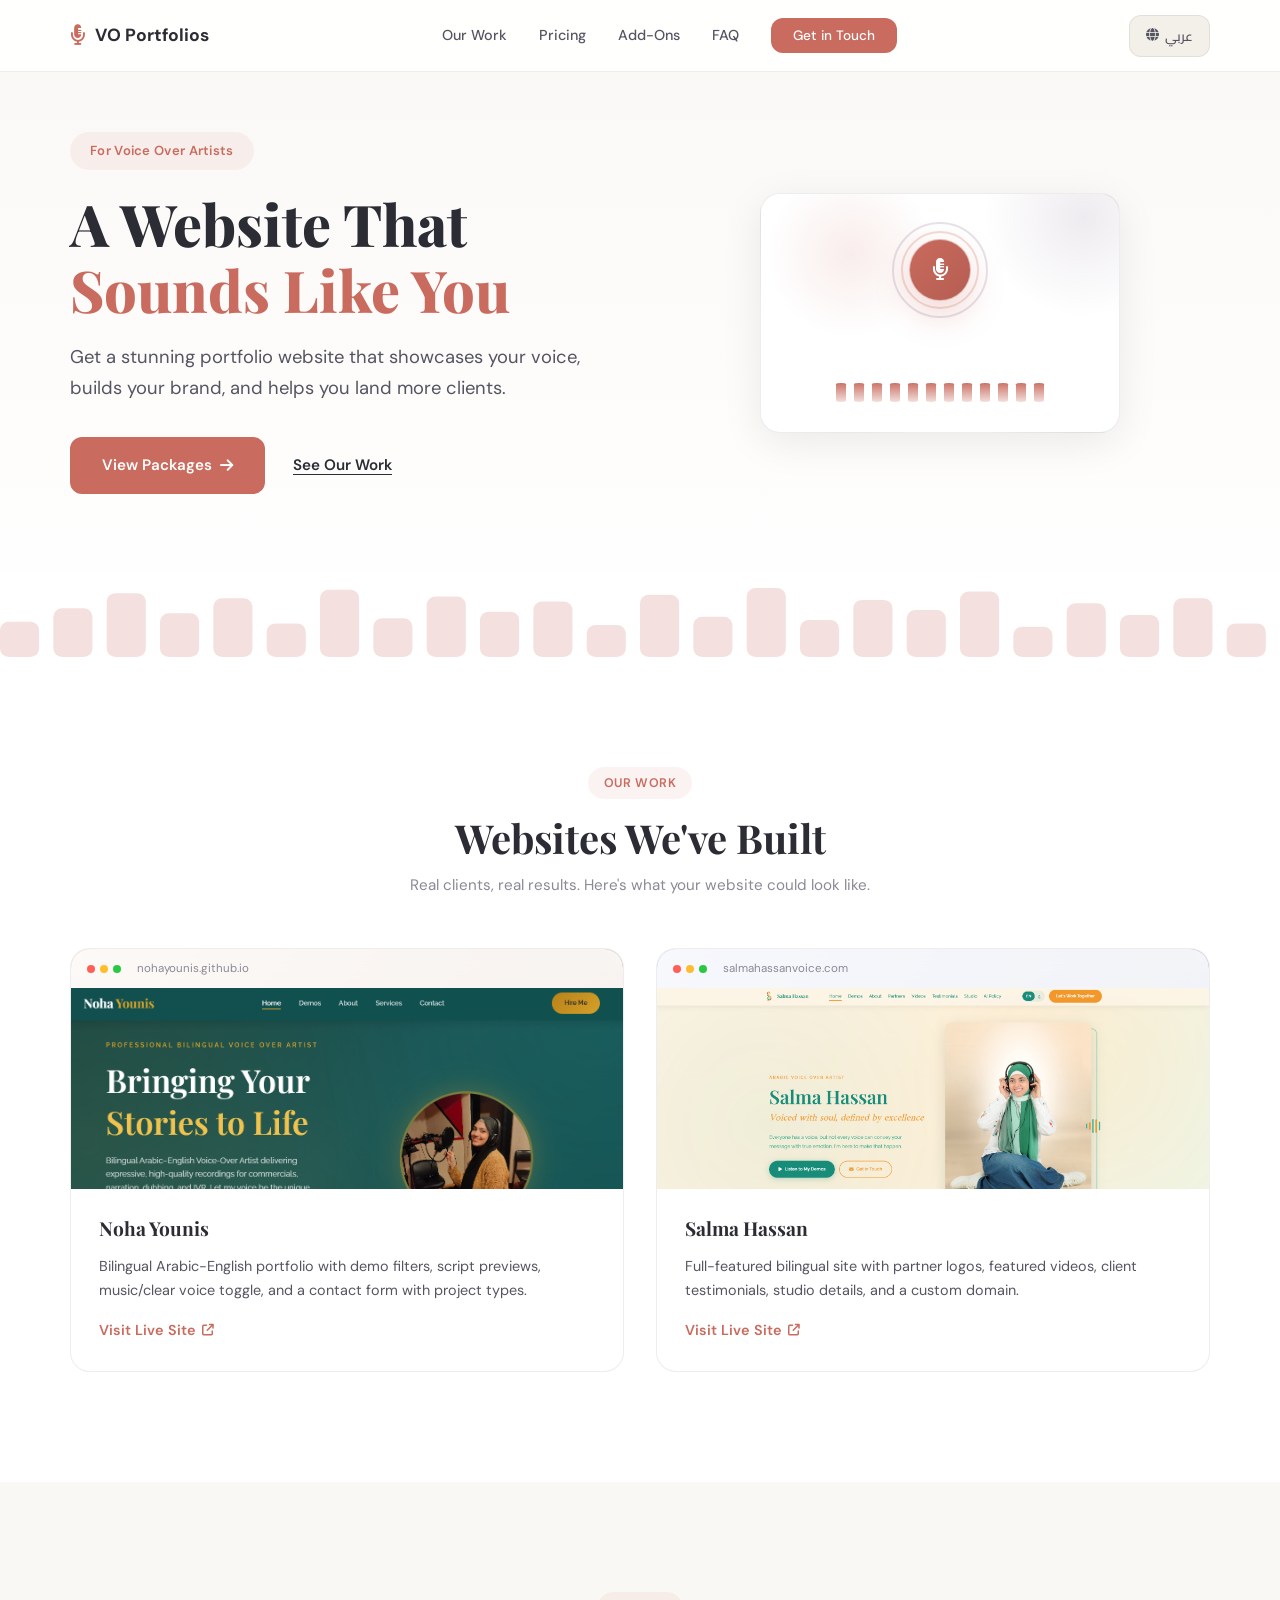
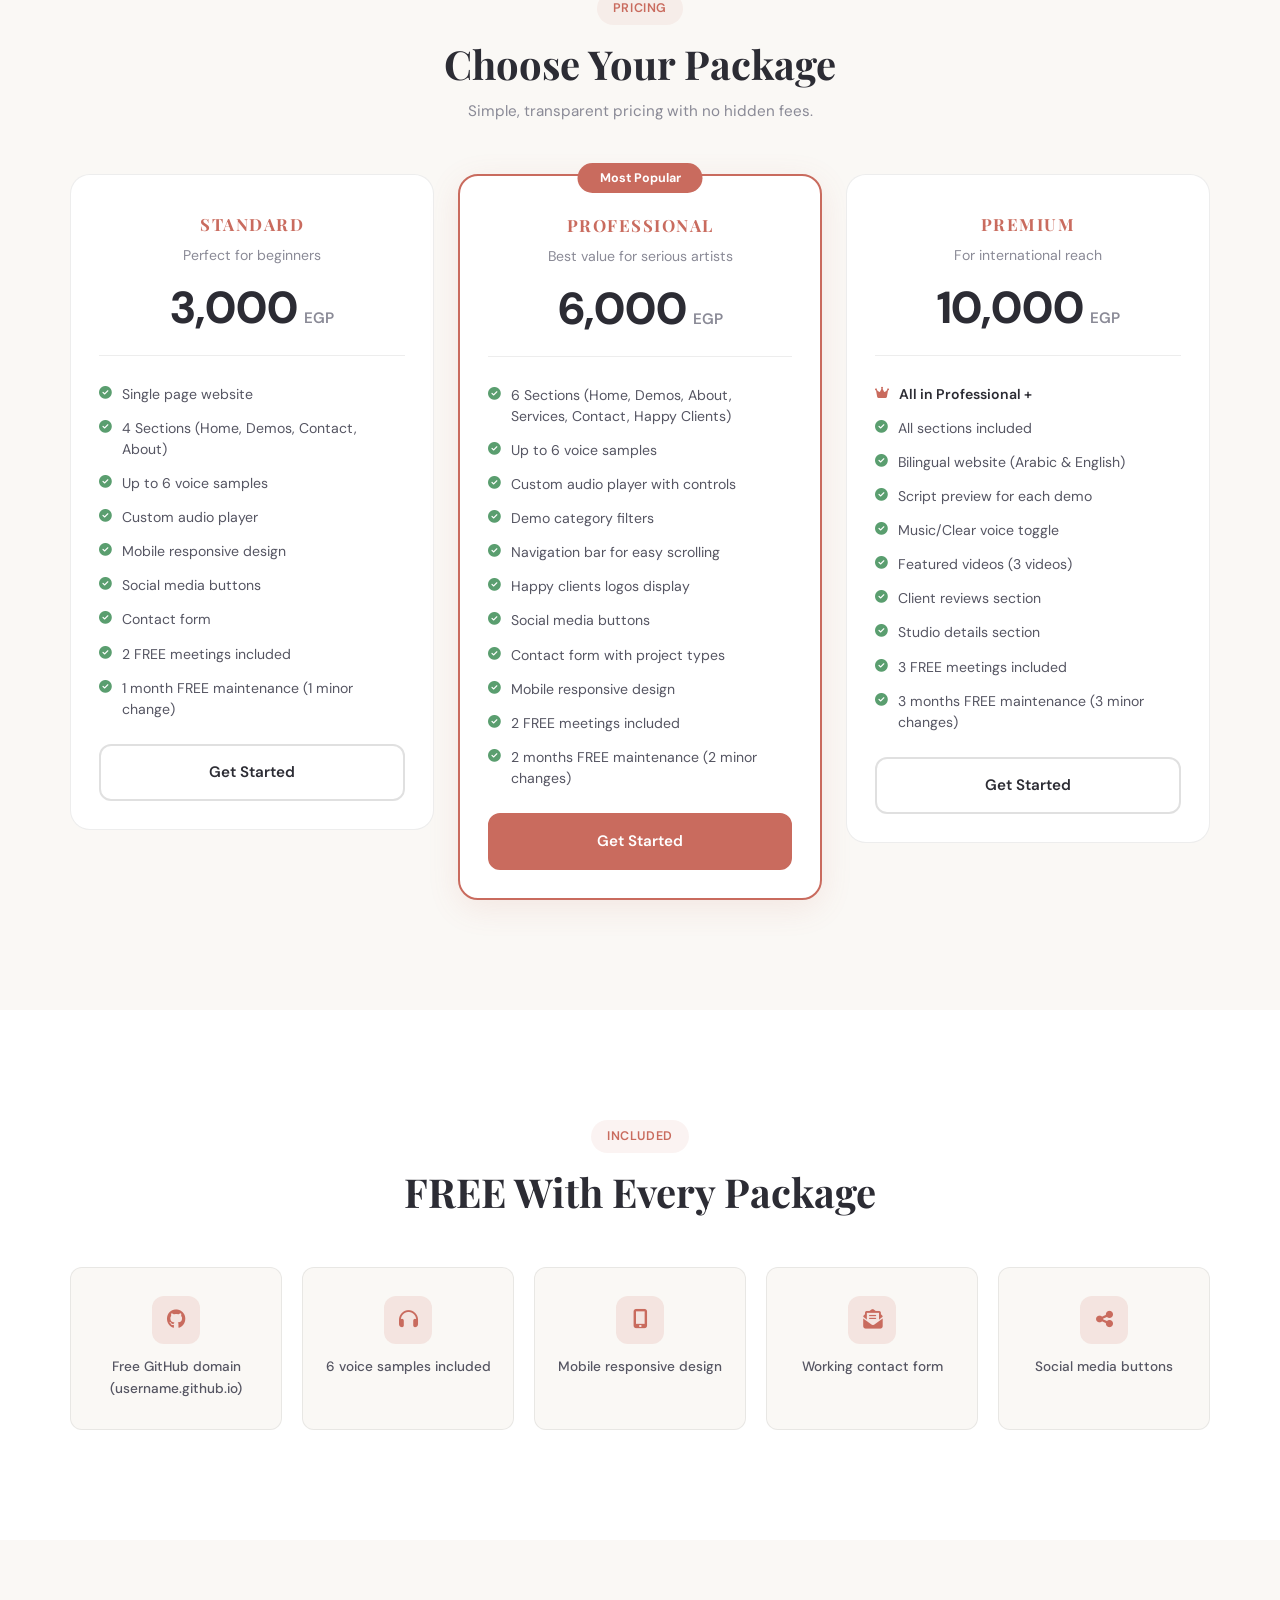
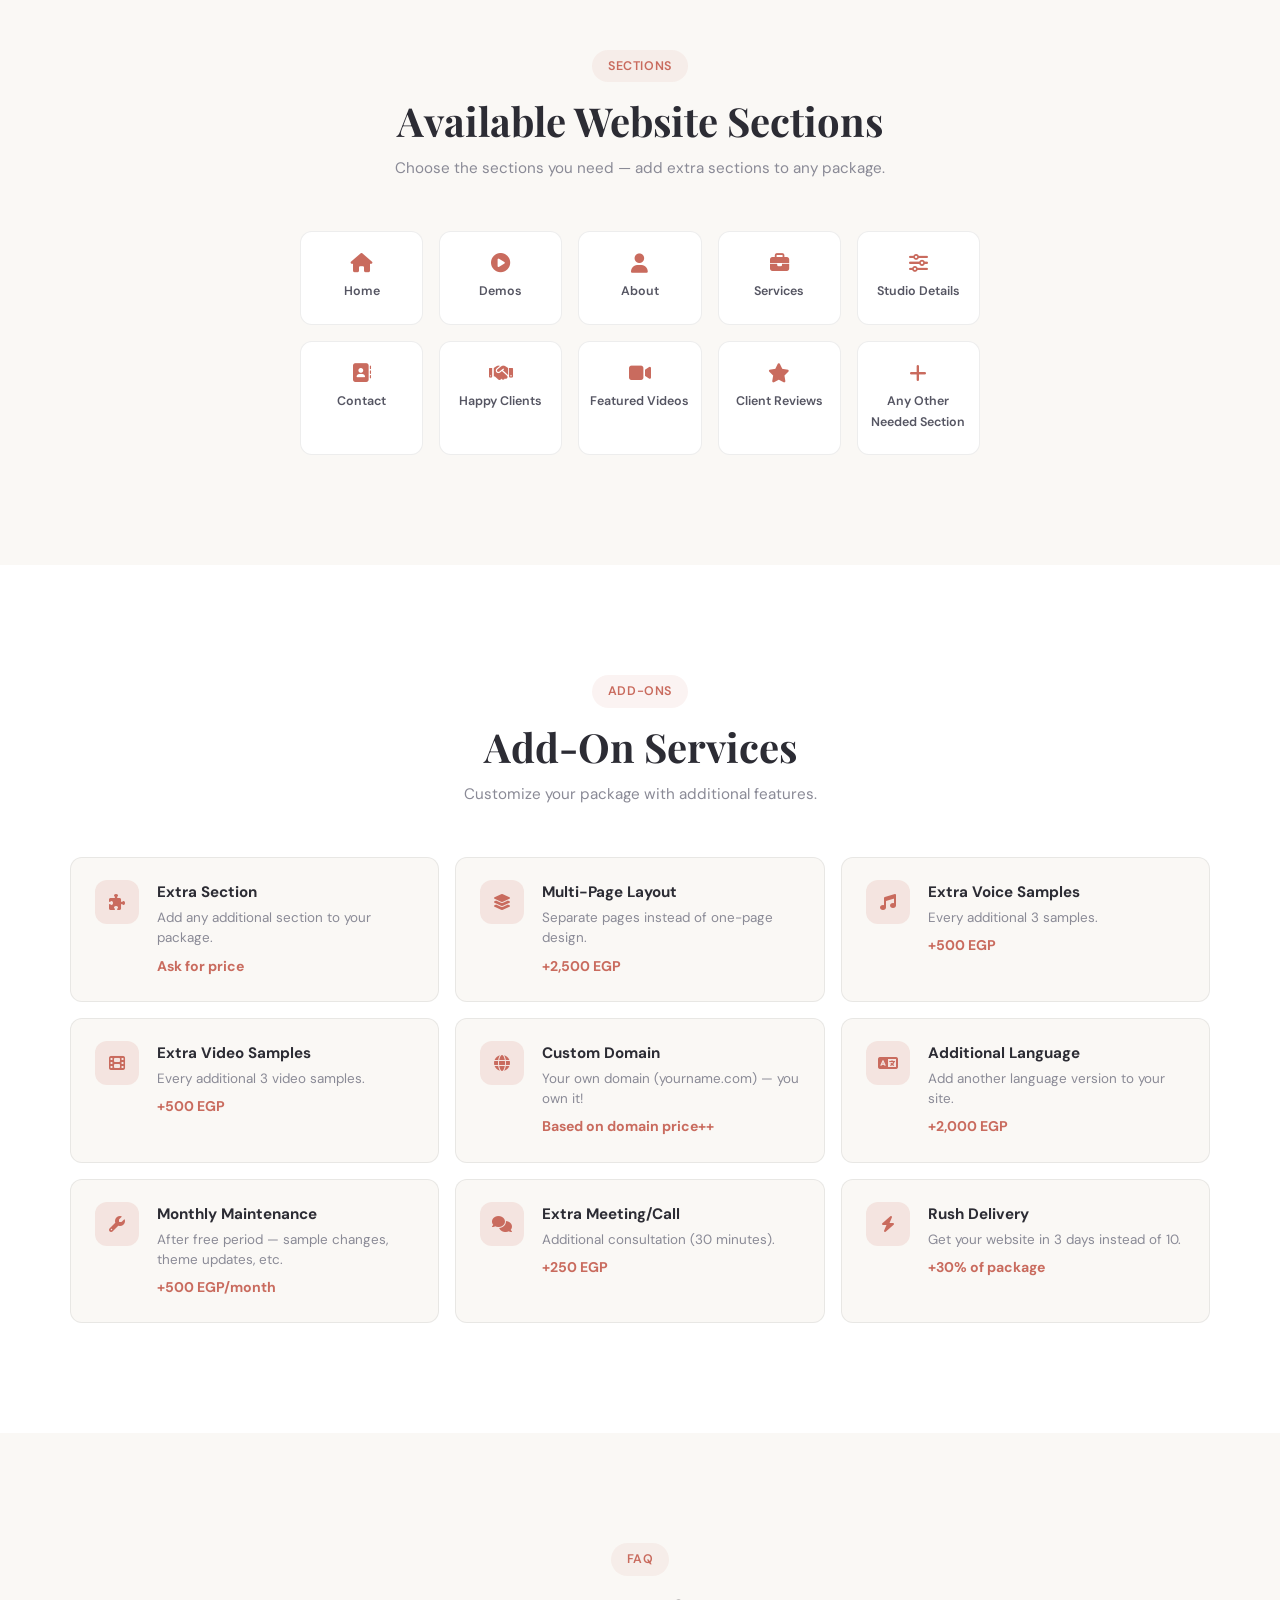
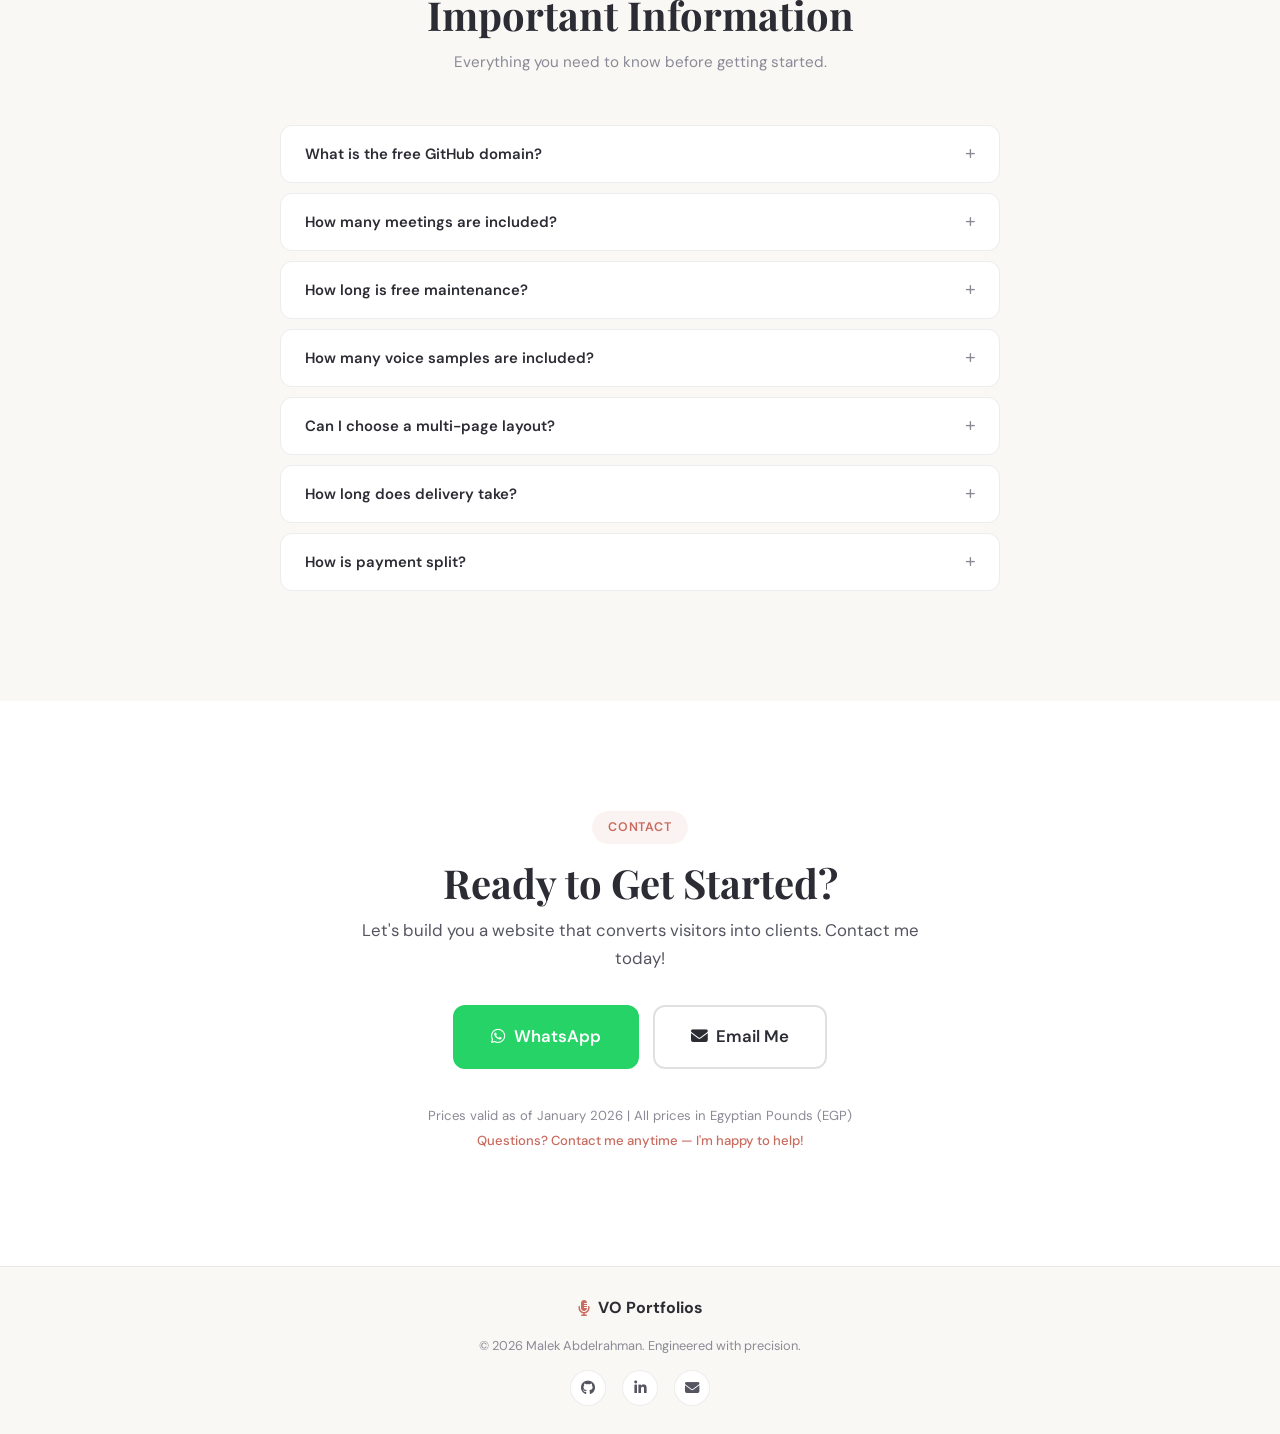
==== index.html @ ba5f0091 "Initial commit: Add voice-over portfolio website with HTML, CSS, JavaScript, and assets. Includes re" ====
<!DOCTYPE html>
<html lang="en" dir="ltr">
<head>
    <meta charset="UTF-8">
    <meta name="viewport" content="width=device-width, initial-scale=1.0">
    <title>Voice Over Portfolio Websites — Packages & Pricing</title>
    <meta name="description" content="Professional portfolio websites for voice-over artists. Stunning designs that showcase your voice and help you land more clients.">
    <link rel="preconnect" href="https://fonts.googleapis.com">
    <link rel="preconnect" href="https://fonts.gstatic.com" crossorigin>
    <link href="https://fonts.googleapis.com/css2?family=Playfair+Display:wght@600;700;800&family=DM+Sans:wght@400;500;600;700&family=Cairo:wght@400;600;700;800&display=swap" rel="stylesheet">
    <link rel="stylesheet" href="https://cdnjs.cloudflare.com/ajax/libs/font-awesome/6.5.1/css/all.min.css">
    <link rel="stylesheet" href="css/styles.css">
</head>
<body>

<!-- ============ NAVBAR ============ -->
<nav class="navbar" id="navbar">
    <div class="container nav-container">
        <a href="#" class="nav-logo">
            <i class="fas fa-microphone-lines"></i>
            <span data-i18n="nav_logo">VO Portfolios</span>
        </a>
        <ul class="nav-links" id="navLinks">
            <li><a href="#portfolio" data-i18n="nav_work">Our Work</a></li>
            <li><a href="#pricing" data-i18n="nav_pricing">Pricing</a></li>
            <li><a href="#addons" data-i18n="nav_addons">Add-Ons</a></li>
            <li><a href="#faq" data-i18n="nav_faq">FAQ</a></li>
            <li><a href="#contact" class="nav-cta" data-i18n="nav_contact">Get in Touch</a></li>
        </ul>
        <div class="nav-actions">
            <button class="lang-toggle" id="langToggle" aria-label="Toggle Language">
                <i class="fas fa-globe"></i>
                <span data-i18n="lang_toggle">عربي</span>
            </button>
            <button class="hamburger" id="hamburger" aria-label="Menu">
                <span></span><span></span><span></span>
            </button>
        </div>
    </div>
</nav>

<!-- ============ HERO ============ -->
<header class="hero" id="hero">
    <div class="container hero-content">
        <div class="hero-text">
            <span class="hero-badge fade-in" data-i18n="hero_badge">For Voice Over Artists</span>
            <h1 class="hero-title fade-in">
                <span data-i18n="hero_title_1">A Website That</span><br>
                <span class="text-accent" data-i18n="hero_title_2">Sounds Like You</span>
            </h1>
            <p class="hero-subtitle fade-in" data-i18n="hero_subtitle">Get a stunning portfolio website that showcases your voice, builds your brand, and helps you land more clients.</p>
            <div class="hero-ctas fade-in">
                <a href="#pricing" class="btn btn-primary">
                    <span data-i18n="hero_cta_packages">View Packages</span>
                    <i class="fas fa-arrow-right"></i>
                </a>
                <a href="#portfolio" class="btn btn-ghost" data-i18n="hero_cta_work">See Our Work</a>
            </div>
        </div>
        <div class="hero-visual fade-in">
            <div class="hero-card">
                <div class="hero-card-creative" aria-hidden="true">
                    <div class="hero-mic">
                        <div class="mic-ring mic-ring--1"></div>
                        <div class="mic-ring mic-ring--2"></div>
                        <div class="mic-core"><i class="fas fa-microphone-lines"></i></div>
                    </div>
                    <div class="hero-equalizer">
                        <span class="eq-bar"></span><span class="eq-bar"></span><span class="eq-bar"></span><span class="eq-bar"></span>
                        <span class="eq-bar"></span><span class="eq-bar"></span><span class="eq-bar"></span><span class="eq-bar"></span>
                        <span class="eq-bar"></span><span class="eq-bar"></span><span class="eq-bar"></span><span class="eq-bar"></span>
                    </div>
                </div>
            </div>
        </div>
    </div>
    <div class="hero-divider" aria-hidden="true">
        <svg viewBox="0 0 1440 100" preserveAspectRatio="none" focusable="false" aria-hidden="true">
            <g>
                <rect x="0" y="58" width="44" height="42" rx="10" fill="currentColor"/>
                <rect x="60" y="42" width="44" height="58" rx="10" fill="currentColor"/>
                <rect x="120" y="24" width="44" height="76" rx="10" fill="currentColor"/>
                <rect x="180" y="48" width="44" height="52" rx="10" fill="currentColor"/>
                <rect x="240" y="30" width="44" height="70" rx="10" fill="currentColor"/>
                <rect x="300" y="60" width="44" height="40" rx="10" fill="currentColor"/>
                <rect x="360" y="20" width="44" height="80" rx="10" fill="currentColor"/>
                <rect x="420" y="54" width="44" height="46" rx="10" fill="currentColor"/>
                <rect x="480" y="28" width="44" height="72" rx="10" fill="currentColor"/>
                <rect x="540" y="46" width="44" height="54" rx="10" fill="currentColor"/>
                <rect x="600" y="34" width="44" height="66" rx="10" fill="currentColor"/>
                <rect x="660" y="62" width="44" height="38" rx="10" fill="currentColor"/>
                <rect x="720" y="26" width="44" height="74" rx="10" fill="currentColor"/>
                <rect x="780" y="52" width="44" height="48" rx="10" fill="currentColor"/>
                <rect x="840" y="18" width="44" height="82" rx="10" fill="currentColor"/>
                <rect x="900" y="56" width="44" height="44" rx="10" fill="currentColor"/>
                <rect x="960" y="32" width="44" height="68" rx="10" fill="currentColor"/>
                <rect x="1020" y="44" width="44" height="56" rx="10" fill="currentColor"/>
                <rect x="1080" y="22" width="44" height="78" rx="10" fill="currentColor"/>
                <rect x="1140" y="64" width="44" height="36" rx="10" fill="currentColor"/>
                <rect x="1200" y="36" width="44" height="64" rx="10" fill="currentColor"/>
                <rect x="1260" y="50" width="44" height="50" rx="10" fill="currentColor"/>
                <rect x="1320" y="30" width="44" height="70" rx="10" fill="currentColor"/>
                <rect x="1380" y="60" width="44" height="40" rx="10" fill="currentColor"/>
            </g>
        </svg>
    </div>
</header>

<!-- ============ PORTFOLIO ============ -->
<section class="section portfolio-section" id="portfolio">
    <div class="container">
        <div class="section-header fade-in">
            <span class="section-tag" data-i18n="portfolio_tag">Our Work</span>
            <h2 class="section-title" data-i18n="portfolio_title">Websites We've Built</h2>
            <p class="section-desc" data-i18n="portfolio_subtitle">Real clients, real results. Here's what your website could look like.</p>
        </div>
        <div class="portfolio-grid">
            <!-- Noha Younis -->
            <article class="portfolio-card fade-in" data-site-url="https://nohayounis.github.io/" role="link" tabindex="0">
                <div class="portfolio-preview preview-noha">
                    <div class="preview-browser">
                        <div class="browser-dots"><span></span><span></span><span></span></div>
                        <span class="browser-url">nohayounis.github.io</span>
                    </div>
                    <div class="preview-image-wrap">
                        <img src="assets/Noha.png" alt="Preview of Noha Younis website" class="preview-image">
                    </div>
                </div>
                <div class="portfolio-body">
                    <div class="portfolio-top">
                        <h3>Noha Younis</h3>
                    </div>
                    <p class="portfolio-desc" data-i18n="portfolio_noha_desc">Bilingual Arabic-English portfolio with demo filters, script previews, music/clear voice toggle, and a contact form with project types.</p>
                    <a href="https://nohayounis.github.io/" target="_blank" rel="noopener" class="portfolio-link">
                        <span data-i18n="portfolio_visit">Visit Live Site</span> <i class="fas fa-arrow-up-right-from-square"></i>
                    </a>
                </div>
            </article>

            <!-- Salma Hassan -->
            <article class="portfolio-card fade-in" data-site-url="https://salmahassanvoice.com/" role="link" tabindex="0">
                <div class="portfolio-preview preview-salma">
                    <div class="preview-browser">
                        <div class="browser-dots"><span></span><span></span><span></span></div>
                        <span class="browser-url">salmahassanvoice.com</span>
                    </div>
                    <div class="preview-image-wrap">
                        <img src="assets/Salma.png" alt="Preview of Salma Hassan website" class="preview-image">
                    </div>
                </div>
                <div class="portfolio-body">
                    <div class="portfolio-top">
                        <h3>Salma Hassan</h3>
                    </div>
                    <p class="portfolio-desc" data-i18n="portfolio_salma_desc">Full-featured bilingual site with partner logos, featured videos, client testimonials, studio details, and a custom domain.</p>
                    <a href="https://salmahassanvoice.com/" target="_blank" rel="noopener" class="portfolio-link">
                        <span data-i18n="portfolio_visit">Visit Live Site</span> <i class="fas fa-arrow-up-right-from-square"></i>
                    </a>
                </div>
            </article>
        </div>
    </div>
</section>

<!-- ============ PRICING ============ -->
<section class="section pricing-section" id="pricing">
    <div class="container">
        <div class="section-header fade-in">
            <span class="section-tag" data-i18n="pricing_tag">Pricing</span>
            <h2 class="section-title" data-i18n="pricing_title">Choose Your Package</h2>
            <p class="section-desc" data-i18n="pricing_subtitle">Simple, transparent pricing with no hidden fees.</p>
        </div>
        <div class="pricing-grid">
            <!-- Standard -->
            <div class="pricing-card fade-in">
                <div class="pricing-head">
                    <span class="pricing-tier" data-i18n="pkg_standard">Standard</span>
                    <p class="pricing-tagline" data-i18n="pkg_standard_desc">Perfect for beginners</p>
                    <div class="pricing-price">
                        <span class="price-amount">3,000</span>
                        <span class="price-currency" data-i18n="currency">EGP</span>
                    </div>
                </div>
                <ul class="pricing-features">
                    <li><i class="fas fa-check-circle"></i> <span data-i18n="std_f1">Single page website</span></li>
                    <li><i class="fas fa-check-circle"></i> <span data-i18n="std_f2">4 Sections (Home, Demos, Contact, About)</span></li>
                    <li><i class="fas fa-check-circle"></i> <span data-i18n="std_f3">Up to 6 voice samples</span></li>
                    <li><i class="fas fa-check-circle"></i> <span data-i18n="std_f4">Custom audio player</span></li>
                    <li><i class="fas fa-check-circle"></i> <span data-i18n="std_f5">Mobile responsive design</span></li>
                    <li><i class="fas fa-check-circle"></i> <span data-i18n="std_f6">Social media buttons</span></li>
                    <li><i class="fas fa-check-circle"></i> <span data-i18n="std_f7">Contact form</span></li>
                    <li><i class="fas fa-check-circle"></i> <span data-i18n="std_f8">2 FREE meetings included</span></li>
                    <li><i class="fas fa-check-circle"></i> <span data-i18n="std_f9">1 month FREE maintenance (1 minor change)</span></li>
                </ul>
                <a href="#contact" class="btn btn-outline-dark btn-block" data-i18n="pkg_cta">Get Started</a>
            </div>

            <!-- Professional -->
            <div class="pricing-card pricing-card--featured fade-in">
                <div class="featured-ribbon" data-i18n="pkg_popular">Most Popular</div>
                <div class="pricing-head">
                    <span class="pricing-tier" data-i18n="pkg_professional">Professional</span>
                    <p class="pricing-tagline" data-i18n="pkg_professional_desc">Best value for serious artists</p>
                    <div class="pricing-price">
                        <span class="price-amount">6,000</span>
                        <span class="price-currency" data-i18n="currency">EGP</span>
                    </div>
                </div>
                <ul class="pricing-features">
                    <li><i class="fas fa-check-circle"></i> <span data-i18n="pro_f1">6 Sections (Home, Demos, About, Services, Contact, Happy Clients)</span></li>
                    <li><i class="fas fa-check-circle"></i> <span data-i18n="pro_f2">Up to 6 voice samples</span></li>
                    <li><i class="fas fa-check-circle"></i> <span data-i18n="pro_f3">Custom audio player with controls</span></li>
                    <li><i class="fas fa-check-circle"></i> <span data-i18n="pro_f4">Demo category filters</span></li>
                    <li><i class="fas fa-check-circle"></i> <span data-i18n="pro_f5">Navigation bar for easy scrolling</span></li>
                    <li><i class="fas fa-check-circle"></i> <span data-i18n="pro_f6">Happy clients logos display</span></li>
                    <li><i class="fas fa-check-circle"></i> <span data-i18n="pro_f7">Social media buttons</span></li>
                    <li><i class="fas fa-check-circle"></i> <span data-i18n="pro_f8">Contact form with project types</span></li>
                    <li><i class="fas fa-check-circle"></i> <span data-i18n="pro_f9">Mobile responsive design</span></li>
                    <li><i class="fas fa-check-circle"></i> <span data-i18n="pro_f10">2 FREE meetings included</span></li>
                    <li><i class="fas fa-check-circle"></i> <span data-i18n="pro_f11">2 months FREE maintenance (2 minor changes)</span></li>
                </ul>
                <a href="#contact" class="btn btn-primary btn-block" data-i18n="pkg_cta">Get Started</a>
            </div>

            <!-- Premium -->
            <div class="pricing-card fade-in">
                <div class="pricing-head">
                    <span class="pricing-tier" data-i18n="pkg_premium">Premium</span>
                    <p class="pricing-tagline" data-i18n="pkg_premium_desc">For international reach</p>
                    <div class="pricing-price">
                        <span class="price-amount">10,000</span>
                        <span class="price-currency" data-i18n="currency">EGP</span>
                    </div>
                </div>
                <ul class="pricing-features">
                    <li class="feature-highlight"><i class="fas fa-crown"></i> <span data-i18n="prem_f1">All in Professional +</span></li>
                    <li><i class="fas fa-check-circle"></i> <span data-i18n="prem_f2">All sections included</span></li>
                    <li><i class="fas fa-check-circle"></i> <span data-i18n="prem_f3">Bilingual website (Arabic & English)</span></li>
                    <li><i class="fas fa-check-circle"></i> <span data-i18n="prem_f4">Script preview for each demo</span></li>
                    <li><i class="fas fa-check-circle"></i> <span data-i18n="prem_f5">Music/Clear voice toggle</span></li>
                    <li><i class="fas fa-check-circle"></i> <span data-i18n="prem_f6">Featured videos (3 videos)</span></li>
                    <li><i class="fas fa-check-circle"></i> <span data-i18n="prem_f7">Client reviews section</span></li>
                    <li><i class="fas fa-check-circle"></i> <span data-i18n="prem_f8">Studio details section</span></li>
                    <li><i class="fas fa-check-circle"></i> <span data-i18n="prem_f9">3 FREE meetings included</span></li>
                    <li><i class="fas fa-check-circle"></i> <span data-i18n="prem_f10">3 months FREE maintenance (3 minor changes)</span></li>
                </ul>
                <a href="#contact" class="btn btn-outline-dark btn-block" data-i18n="pkg_cta">Get Started</a>
            </div>
        </div>
    </div>
</section>

<!-- ============ FREE WITH EVERY PACKAGE ============ -->
<section class="section included-section">
    <div class="container">
        <div class="section-header fade-in">
            <span class="section-tag" data-i18n="free_tag">Included</span>
            <h2 class="section-title" data-i18n="free_title">FREE With Every Package</h2>
        </div>
        <div class="included-grid fade-in">
            <div class="included-item">
                <div class="included-icon"><i class="fab fa-github"></i></div>
                <span data-i18n="free_domain">Free GitHub domain (username.github.io)</span>
            </div>
            <div class="included-item">
                <div class="included-icon"><i class="fas fa-headphones"></i></div>
                <span data-i18n="free_samples">6 voice samples included</span>
            </div>
            <div class="included-item">
                <div class="included-icon"><i class="fas fa-mobile-screen-button"></i></div>
                <span data-i18n="free_responsive">Mobile responsive design</span>
            </div>
            <div class="included-item">
                <div class="included-icon"><i class="fas fa-envelope-open-text"></i></div>
                <span data-i18n="free_contact">Working contact form</span>
            </div>
            <div class="included-item">
                <div class="included-icon"><i class="fas fa-share-nodes"></i></div>
                <span data-i18n="free_social">Social media buttons</span>
            </div>
        </div>
    </div>
</section>

<!-- ============ AVAILABLE SECTIONS ============ -->
<section class="section websections-section" id="sections">
    <div class="container">
        <div class="section-header fade-in">
            <span class="section-tag" data-i18n="sections_tag">Sections</span>
            <h2 class="section-title" data-i18n="sections_title">Available Website Sections</h2>
            <p class="section-desc" data-i18n="sections_subtitle">Choose the sections you need — add extra sections to any package.</p>
        </div>
        <div class="websections-grid fade-in">
            <div class="ws-item"><i class="fas fa-house"></i><span data-i18n="sec_home">Home</span></div>
            <div class="ws-item"><i class="fas fa-play-circle"></i><span data-i18n="sec_demos">Demos</span></div>
            <div class="ws-item"><i class="fas fa-user"></i><span data-i18n="sec_about">About</span></div>
            <div class="ws-item"><i class="fas fa-briefcase"></i><span data-i18n="sec_services">Services</span></div>
            <div class="ws-item"><i class="fas fa-sliders"></i><span data-i18n="sec_studio">Studio Details</span></div>
            <div class="ws-item"><i class="fas fa-address-book"></i><span data-i18n="sec_contact">Contact</span></div>
            <div class="ws-item"><i class="fas fa-handshake"></i><span data-i18n="sec_clients">Happy Clients</span></div>
            <div class="ws-item"><i class="fas fa-video"></i><span data-i18n="sec_videos">Featured Videos</span></div>
            <div class="ws-item"><i class="fas fa-star"></i><span data-i18n="sec_reviews">Client Reviews</span></div>
            <div class="ws-item"><i class="fas fa-plus"></i><span data-i18n="sec_other">Any Other Needed Section</span></div>
        </div>
    </div>
</section>

<!-- ============ ADD-ONS ============ -->
<section class="section addons-section" id="addons">
    <div class="container">
        <div class="section-header fade-in">
            <span class="section-tag" data-i18n="addons_tag">Add-Ons</span>
            <h2 class="section-title" data-i18n="addons_title">Add-On Services</h2>
            <p class="section-desc" data-i18n="addons_subtitle">Customize your package with additional features.</p>
        </div>
        <div class="addons-grid">
            <div class="addon-card fade-in">
                <div class="addon-icon"><i class="fas fa-puzzle-piece"></i></div>
                <div class="addon-body">
                    <h3 data-i18n="addon_section">Extra Section</h3>
                    <p data-i18n="addon_section_desc">Add any additional section to your package.</p>
                    <span class="addon-price" data-i18n="addon_section_price">Ask for price</span>
                </div>
            </div>
            <div class="addon-card fade-in">
                <div class="addon-icon"><i class="fas fa-layer-group"></i></div>
                <div class="addon-body">
                    <h3 data-i18n="addon_multipage">Multi-Page Layout</h3>
                    <p data-i18n="addon_multipage_desc">Separate pages instead of one-page design.</p>
                    <span class="addon-price">+2,500 <span data-i18n="currency">EGP</span></span>
                </div>
            </div>
            <div class="addon-card fade-in">
                <div class="addon-icon"><i class="fas fa-music"></i></div>
                <div class="addon-body">
                    <h3 data-i18n="addon_voice">Extra Voice Samples</h3>
                    <p data-i18n="addon_voice_desc">Every additional 3 samples.</p>
                    <span class="addon-price">+500 <span data-i18n="currency">EGP</span></span>
                </div>
            </div>
            <div class="addon-card fade-in">
                <div class="addon-icon"><i class="fas fa-film"></i></div>
                <div class="addon-body">
                    <h3 data-i18n="addon_video">Extra Video Samples</h3>
                    <p data-i18n="addon_video_desc">Every additional 3 video samples.</p>
                    <span class="addon-price">+500 <span data-i18n="currency">EGP</span></span>
                </div>
            </div>
            <div class="addon-card fade-in">
                <div class="addon-icon"><i class="fas fa-globe"></i></div>
                <div class="addon-body">
                    <h3 data-i18n="addon_domain">Custom Domain</h3>
                    <p data-i18n="addon_domain_desc">Your own domain (yourname.com) — you own it!</p>
                    <span class="addon-price" data-i18n="addon_domain_price">Based on domain price++</span>
                </div>
            </div>
            <div class="addon-card fade-in">
                <div class="addon-icon"><i class="fas fa-language"></i></div>
                <div class="addon-body">
                    <h3 data-i18n="addon_lang">Additional Language</h3>
                    <p data-i18n="addon_lang_desc">Add another language version to your site.</p>
                    <span class="addon-price">+2,000 <span data-i18n="currency">EGP</span></span>
                </div>
            </div>
            <div class="addon-card fade-in">
                <div class="addon-icon"><i class="fas fa-wrench"></i></div>
                <div class="addon-body">
                    <h3 data-i18n="addon_maintenance">Monthly Maintenance</h3>
                    <p data-i18n="addon_maintenance_desc">After free period — sample changes, theme updates, etc.</p>
                    <span class="addon-price">+500 <span data-i18n="currency">EGP</span><span data-i18n="addon_per_month">/month</span></span>
                </div>
            </div>
            <div class="addon-card fade-in">
                <div class="addon-icon"><i class="fas fa-comments"></i></div>
                <div class="addon-body">
                    <h3 data-i18n="addon_meeting">Extra Meeting/Call</h3>
                    <p data-i18n="addon_meeting_desc">Additional consultation (30 minutes).</p>
                    <span class="addon-price">+250 <span data-i18n="currency">EGP</span></span>
                </div>
            </div>
            <div class="addon-card fade-in">
                <div class="addon-icon"><i class="fas fa-bolt"></i></div>
                <div class="addon-body">
                    <h3 data-i18n="addon_rush">Rush Delivery</h3>
                    <p data-i18n="addon_rush_desc">Get your website in 3 days instead of 10.</p>
                    <span class="addon-price" data-i18n="addon_rush_price">+30% of package</span>
                </div>
            </div>
        </div>
    </div>
</section>

<!-- ============ FAQ ============ -->
<section class="section faq-section" id="faq">
    <div class="container">
        <div class="section-header fade-in">
            <span class="section-tag" data-i18n="faq_tag">FAQ</span>
            <h2 class="section-title" data-i18n="faq_title">Important Information</h2>
            <p class="section-desc" data-i18n="faq_subtitle">Everything you need to know before getting started.</p>
        </div>
        <div class="faq-list fade-in">
            <div class="faq-item">
                <button class="faq-q" aria-expanded="false">
                    <span data-i18n="faq_q1">What is the free GitHub domain?</span>
                    <i class="fas fa-plus faq-toggle"></i>
                </button>
                <div class="faq-a">
                    <p data-i18n="faq_a1">You get a free website address like <strong>yourname.github.io</strong> at no extra cost. If you prefer a custom domain like <strong>yourname.com</strong>, the price depends on the domain you choose and you own it forever!</p>
                </div>
            </div>
            <div class="faq-item">
                <button class="faq-q" aria-expanded="false">
                    <span data-i18n="faq_q2">How many meetings are included?</span>
                    <i class="fas fa-plus faq-toggle"></i>
                </button>
                <div class="faq-a">
                    <p data-i18n="faq_a2"><strong>Standard:</strong> 2 meetings | <strong>Professional:</strong> 2 meetings | <strong>Premium:</strong> 3 meetings. Additional meetings are charged at 250 EGP per 30-minute session.</p>
                </div>
            </div>
            <div class="faq-item">
                <button class="faq-q" aria-expanded="false">
                    <span data-i18n="faq_q3">How long is free maintenance?</span>
                    <i class="fas fa-plus faq-toggle"></i>
                </button>
                <div class="faq-a">
                    <p data-i18n="faq_a3"><strong>Standard:</strong> 1 month (1 change) | <strong>Professional:</strong> 2 months (2 changes) | <strong>Premium:</strong> 3 months (3 changes). Minor changes include: updating demos, changing theme colors, updating contact info. After the free period, maintenance is 500 EGP/month.</p>
                </div>
            </div>
            <div class="faq-item">
                <button class="faq-q" aria-expanded="false">
                    <span data-i18n="faq_q4">How many voice samples are included?</span>
                    <i class="fas fa-plus faq-toggle"></i>
                </button>
                <div class="faq-a">
                    <p data-i18n="faq_a4">All packages include <strong>6 voice samples</strong>. Need more? Add 3 samples for 500 EGP. Each sample includes the audio player.</p>
                </div>
            </div>
            <div class="faq-item">
                <button class="faq-q" aria-expanded="false">
                    <span data-i18n="faq_q5">Can I choose a multi-page layout?</span>
                    <i class="fas fa-plus faq-toggle"></i>
                </button>
                <div class="faq-a">
                    <p data-i18n="faq_a5">All packages come as a <strong>single-page website</strong> by default. Want separate pages for each section? Add the <strong>Multi-Page Layout</strong> option for 2,500 EGP to showcase more work in a structured way.</p>
                </div>
            </div>
            <div class="faq-item">
                <button class="faq-q" aria-expanded="false">
                    <span data-i18n="faq_q6">How long does delivery take?</span>
                    <i class="fas fa-plus faq-toggle"></i>
                </button>
                <div class="faq-a">
                    <p data-i18n="faq_a6">Standard delivery is <strong>7–10 working days</strong>. Rush delivery (3 days) is available at 30% extra of your package price.</p>
                </div>
            </div>
            <div class="faq-item">
                <button class="faq-q" aria-expanded="false">
                    <span data-i18n="faq_q7">How is payment split?</span>
                    <i class="fas fa-plus faq-toggle"></i>
                </button>
                <div class="faq-a">
                    <p data-i18n="faq_a7"><strong>50% upfront</strong> to start the project, <strong>50% upon delivery</strong>. Payment via Vodafone Cash, InstaPay, or bank transfer.</p>
                </div>
            </div>
        </div>
    </div>
</section>

<!-- ============ CONTACT ============ -->
<section class="section contact-section" id="contact">
    <div class="container">
        <div class="contact-inner fade-in">
            <div class="contact-text">
                <span class="section-tag" data-i18n="contact_tag">Contact</span>
                <h2 class="section-title" data-i18n="contact_title">Ready to Get Started?</h2>
                <p data-i18n="contact_text">Let's build you a website that converts visitors into clients. Contact me today!</p>
            </div>
            <div class="contact-actions">
                <a href="https://wa.me/201006399425" target="_blank" rel="noopener" class="btn btn-whatsapp btn-lg">
                    <i class="fab fa-whatsapp"></i> <span data-i18n="contact_whatsapp">WhatsApp</span>
                </a>
                <a href="mailto:malek345abdelrhman@gmail.com" class="btn btn-outline-dark btn-lg">
                    <i class="fas fa-envelope"></i> <span data-i18n="contact_email">Email Me</span>
                </a>
            </div>
            <div class="contact-notes">
                <p data-i18n="contact_note">Prices valid as of January 2026 | All prices in Egyptian Pounds (EGP)</p>
                <p data-i18n="contact_help">Questions? Contact me anytime — I'm happy to help!</p>
            </div>
        </div>
    </div>
</section>

<!-- ============ FOOTER ============ -->
<footer class="footer">
    <div class="container footer-inner">
        <a href="#" class="footer-logo">
            <i class="fas fa-microphone-lines"></i>
            <span data-i18n="nav_logo">VO Portfolios</span>
        </a>
        <p>&copy; 2026 <span data-i18n="footer_credit">Malek Abdelrahman. Engineered with precision.</span></p>
        <div class="footer-social">
            <a href="https://github.com/Malek-Abdelrahman-Hassan" target="_blank" rel="noopener" aria-label="GitHub"><i class="fab fa-github"></i></a>
            <a href="https://www.linkedin.com/in/malek-abdelrahman" target="_blank" rel="noopener" aria-label="LinkedIn"><i class="fab fa-linkedin-in"></i></a>
            <a href="mailto:malek345abdelrhman@gmail.com" aria-label="Email"><i class="fas fa-envelope"></i></a>
        </div>
    </div>
</footer>

<script src="js/main.js"></script>
</body>
</html>
---- css/styles.css ----
/* ===================================================
   Voice-Over Portfolio Pricing
   Light / Warm / Inviting theme for creative clients
   =================================================== */

:root {
    --white: #ffffff;
    --cream: #faf8f5;
    --sand: #f3efe9;
    --warm-gray: #f0ece6;
    --text: #2c2c34;
    --text-mid: #555562;
    --text-light: #8a8a96;
    --accent: #c96b5e;
    --accent-soft: #d4877c;
    --accent-bg: rgba(201, 107, 94, .08);
    --accent-bg-strong: rgba(201, 107, 94, .14);
    --plum: #5b3f6a;
    --plum-soft: rgba(91, 63, 106, .08);
    --green-check: #5a9e6f;
    --whatsapp: #25d366;
    --border: rgba(0,0,0,.07);
    --border-strong: rgba(0,0,0,.12);
    --shadow-sm: 0 1px 3px rgba(0,0,0,.04), 0 1px 2px rgba(0,0,0,.06);
    --shadow-md: 0 4px 16px rgba(0,0,0,.06), 0 1px 3px rgba(0,0,0,.04);
    --shadow-lg: 0 10px 40px rgba(0,0,0,.08);
    --shadow-hover: 0 12px 48px rgba(0,0,0,.12);
    --font-heading: 'Playfair Display', Georgia, serif;
    --font-body: 'DM Sans', system-ui, sans-serif;
    --font-ar: 'Cairo', sans-serif;
    --radius: 12px;
    --radius-lg: 20px;
    --radius-pill: 50px;
    --transition: .3s ease;
    --container: 1140px;
    --nav-h: 72px;
}

/* ---------- Reset ---------- */
*, *::before, *::after { box-sizing: border-box; margin: 0; padding: 0; }
html { scroll-behavior: smooth; scroll-padding-top: var(--nav-h); }
body {
    font-family: var(--font-body);
    color: var(--text);
    background: var(--white);
    line-height: 1.65;
    -webkit-font-smoothing: antialiased;
    overflow-x: hidden;
}
[dir="rtl"] body { font-family: var(--font-ar); }
[dir="rtl"] .section-title,
[dir="rtl"] .hero-title,
[dir="rtl"] .pricing-tier { font-family: var(--font-ar); }
a { text-decoration: none; color: inherit; }
ul { list-style: none; }
img { max-width: 100%; display: block; }

/* ---------- Container ---------- */
.container { width: 90%; max-width: var(--container); margin: 0 auto; }

/* ---------- Typography ---------- */
.section-title {
    font-family: var(--font-heading);
    font-size: clamp(1.7rem, 4vw, 2.5rem);
    font-weight: 700;
    color: var(--text);
    line-height: 1.25;
    margin-bottom: 10px;
}
.hero-title {
    font-family: var(--font-heading);
}

/* ---------- Buttons ---------- */
.btn {
    display: inline-flex;
    align-items: center;
    justify-content: center;
    gap: 8px;
    padding: 14px 30px;
    border-radius: var(--radius);
    font-weight: 600;
    font-size: .95rem;
    border: 2px solid transparent;
    cursor: pointer;
    transition: all var(--transition);
    white-space: nowrap;
    font-family: inherit;
}
.btn-primary {
    background: var(--accent);
    color: var(--white);
    border-color: var(--accent);
}
.btn-primary:hover {
    background: #b55d51;
    border-color: #b55d51;
    transform: translateY(-2px);
    box-shadow: 0 6px 20px rgba(201, 107, 94, .3);
}
.btn-outline-dark {
    border-color: var(--border-strong);
    color: var(--text);
    background: transparent;
}
.btn-outline-dark:hover {
    border-color: var(--accent);
    color: var(--accent);
    transform: translateY(-2px);
}
.btn-ghost {
    color: var(--text);
    border: none;
    padding: 14px 16px;
    text-decoration: underline;
    text-underline-offset: 4px;
}
.btn-ghost:hover { color: var(--accent); }
.btn-whatsapp {
    background: var(--whatsapp);
    color: var(--white);
    border-color: var(--whatsapp);
}
.btn-whatsapp:hover {
    background: #1ebe57;
    transform: translateY(-2px);
    box-shadow: 0 6px 20px rgba(37, 211, 102, .25);
}
.btn-block { width: 100%; }
.btn-lg { padding: 16px 36px; font-size: 1.05rem; }

/* ========================================
   NAVBAR
   ======================================== */
.navbar {
    position: fixed;
    top: 0; left: 0; right: 0;
    height: var(--nav-h);
    background: rgba(255,255,255,.9);
    backdrop-filter: blur(16px);
    -webkit-backdrop-filter: blur(16px);
    z-index: 1000;
    border-bottom: 1px solid var(--border);
    transition: box-shadow var(--transition);
}
.navbar.scrolled { box-shadow: var(--shadow-sm); }
.nav-container {
    display: flex;
    align-items: center;
    justify-content: space-between;
    height: 100%;
}
.nav-logo {
    display: flex;
    align-items: center;
    gap: 10px;
    font-weight: 700;
    font-size: 1.1rem;
    color: var(--text);
}
.nav-logo i {
    color: var(--accent);
    font-size: 1.25rem;
}
.nav-links {
    display: flex;
    align-items: center;
    gap: 32px;
}
.nav-links a {
    font-size: .9rem;
    font-weight: 500;
    color: var(--text-mid);
    transition: color var(--transition);
}
.nav-links a:hover { color: var(--accent); }
.nav-cta {
    background: var(--accent) !important;
    color: var(--white) !important;
    padding: 9px 22px !important;
    border-radius: var(--radius) !important;
    font-size: .85rem !important;
}
.nav-cta:hover {
    background: #b55d51 !important;
}

.nav-actions { display: flex; align-items: center; gap: 12px; }
.lang-toggle {
    display: flex;
    align-items: center;
    gap: 6px;
    background: var(--sand);
    border: 1px solid var(--border);
    color: var(--text-mid);
    padding: 8px 16px;
    border-radius: var(--radius);
    font-weight: 600;
    font-size: .82rem;
    cursor: pointer;
    transition: all var(--transition);
    font-family: var(--font-ar);
}
.lang-toggle:hover { border-color: var(--accent); color: var(--accent); }
.lang-toggle i { font-size: .8rem; }

.hamburger {
    display: none;
    flex-direction: column;
    gap: 5px;
    background: none;
    border: none;
    cursor: pointer;
    padding: 4px;
    z-index: 1001;
}
.hamburger span {
    display: block;
    width: 22px; height: 2px;
    background: var(--text);
    border-radius: 2px;
    transition: all var(--transition);
}
.hamburger.active span:nth-child(1) { transform: rotate(45deg) translate(5px, 5px); }
.hamburger.active span:nth-child(2) { opacity: 0; }
.hamburger.active span:nth-child(3) { transform: rotate(-45deg) translate(5px, -5px); }

/* ========================================
   HERO
   ======================================== */
.hero {
    padding: calc(var(--nav-h) + 60px) 0 0;
    background: linear-gradient(180deg, var(--cream) 0%, var(--white) 100%);
    position: relative;
    overflow: hidden;
}
.hero-content {
    display: grid;
    grid-template-columns: 1fr;
    gap: 40px;
    align-items: center;
    padding-bottom: 80px;
}
.hero-badge {
    display: inline-block;
    background: var(--accent-bg);
    color: var(--accent);
    padding: 8px 20px;
    border-radius: var(--radius-pill);
    font-size: .82rem;
    font-weight: 600;
    letter-spacing: .3px;
    margin-bottom: 20px;
}
.hero-title {
    font-size: clamp(2.4rem, 6vw, 3.6rem);
    font-weight: 800;
    line-height: 1.15;
    margin-bottom: 20px;
    color: var(--text);
}
.text-accent { color: var(--accent); }
.hero-subtitle {
    font-size: clamp(1rem, 2.5vw, 1.15rem);
    color: var(--text-mid);
    max-width: 520px;
    margin-bottom: 32px;
    line-height: 1.7;
}
.hero-ctas {
    display: flex;
    gap: 12px;
    flex-wrap: wrap;
}

.hero-visual {
    display: flex;
    justify-content: center;
}
.hero-card {
    background:
        radial-gradient(140px 140px at 25% 25%, rgba(201, 107, 94, .12) 0%, rgba(201, 107, 94, 0) 60%),
        radial-gradient(180px 180px at 90% 10%, rgba(91, 63, 106, .10) 0%, rgba(91, 63, 106, 0) 55%),
        var(--white);
    border: 1px solid var(--border);
    border-radius: var(--radius-lg);
    padding: 30px 26px;
    box-shadow: var(--shadow-lg);
    max-width: 360px;
    width: 100%;
    overflow: hidden;
}
.hero-card-creative {
    display: flex;
    flex-direction: column;
    align-items: center;
    gap: 18px;
}
.hero-mic {
    position: relative;
    width: 92px;
    height: 92px;
    display: grid;
    place-items: center;
}
.mic-core {
    width: 62px;
    height: 62px;
    border-radius: 50%;
    display: grid;
    place-items: center;
    background: linear-gradient(135deg, var(--accent) 0%, #b55d51 100%);
    color: var(--white);
    box-shadow: 0 14px 34px rgba(201, 107, 94, .28);
    border: 1px solid rgba(255, 255, 255, .55);
}
.mic-core i { font-size: 1.35rem; }
.mic-ring {
    position: absolute;
    inset: 50% auto auto 50%;
    transform: translate(-50%, -50%);
    border-radius: 999px;
    border: 2px solid rgba(201, 107, 94, .28);
    opacity: .9;
    animation: micPulse 2.2s ease-out infinite;
}
.mic-ring--1 { width: 78px; height: 78px; }
.mic-ring--2 {
    width: 96px;
    height: 96px;
    animation-delay: .65s;
    opacity: .7;
    border-color: rgba(91, 63, 106, .22);
}
.hero-equalizer {
    width: 240px;
    height: 68px;
    display: flex;
    align-items: flex-end;
    justify-content: center;
    gap: 8px;
}
.eq-bar {
    width: 10px;
    height: 100%;
    border-radius: 999px;
    background: linear-gradient(180deg, rgba(201, 107, 94, .95) 0%, rgba(201, 107, 94, .22) 100%);
    transform-origin: bottom;
    transform: scaleY(.28);
    animation: eqMove 1.15s ease-in-out infinite;
}
.eq-bar:nth-child(1)  { animation-delay: -.15s; animation-duration: 1.10s; }
.eq-bar:nth-child(2)  { animation-delay: -.55s; animation-duration: 1.30s; }
.eq-bar:nth-child(3)  { animation-delay: -.35s; animation-duration: 1.05s; }
.eq-bar:nth-child(4)  { animation-delay: -.70s; animation-duration: 1.40s; }
.eq-bar:nth-child(5)  { animation-delay: -.45s; animation-duration: 1.18s; }
.eq-bar:nth-child(6)  { animation-delay: -.80s; animation-duration: 1.33s; }
.eq-bar:nth-child(7)  { animation-delay: -.25s; animation-duration: 1.08s; }
.eq-bar:nth-child(8)  { animation-delay: -.62s; animation-duration: 1.28s; }
.eq-bar:nth-child(9)  { animation-delay: -.40s; animation-duration: 1.12s; }
.eq-bar:nth-child(10) { animation-delay: -.78s; animation-duration: 1.36s; }
.eq-bar:nth-child(11) { animation-delay: -.30s; animation-duration: 1.16s; }
.eq-bar:nth-child(12) { animation-delay: -.66s; animation-duration: 1.24s; }
.hero-card-stats {
    display: flex;
    justify-content: space-between;
    text-align: center;
}
.mini-stat { display: flex; flex-direction: column; gap: 2px; }
.mini-stat-num {
    font-size: 1.4rem;
    font-weight: 800;
    color: var(--accent);
}
.mini-stat span:last-child {
    font-size: .72rem;
    color: var(--text-light);
    font-weight: 500;
}

.hero-divider {
    background: var(--white);
    color: rgba(201, 107, 94, .20);
    line-height: 0;
    margin-top: -1px;
}
.hero-divider svg { width: 100%; height: 84px; }

@keyframes micPulse {
    0% { transform: translate(-50%, -50%) scale(.92); opacity: .75; }
    60% { transform: translate(-50%, -50%) scale(1.06); opacity: .38; }
    100% { transform: translate(-50%, -50%) scale(1.12); opacity: 0; }
}
@keyframes eqMove {
    0%, 100% { transform: scaleY(.28); opacity: .75; }
    45% { transform: scaleY(1); opacity: 1; }
    72% { transform: scaleY(.48); opacity: .9; }
}

@media (prefers-reduced-motion: reduce) {
    .mic-ring,
    .eq-bar {
        animation: none !important;
    }
    .mic-ring { opacity: .45; }
    .eq-bar { transform: scaleY(.55); opacity: .9; }
}

/* ========================================
   SECTIONS — shared
   ======================================== */
.section { padding: 90px 0; }
.section-header { text-align: center; margin-bottom: 50px; }
.section-tag {
    display: inline-block;
    background: var(--accent-bg);
    color: var(--accent);
    padding: 6px 16px;
    border-radius: var(--radius-pill);
    font-size: .78rem;
    font-weight: 600;
    text-transform: uppercase;
    letter-spacing: .6px;
    margin-bottom: 14px;
}
.section-desc {
    color: var(--text-light);
    max-width: 520px;
    margin: 0 auto;
    font-size: .95rem;
}

/* alternating backgrounds */
.portfolio-section { background: var(--white); }
.pricing-section { background: var(--cream); }
.included-section { background: var(--white); }
.websections-section { background: var(--cream); }
.addons-section { background: var(--white); }
.faq-section { background: var(--cream); }
.contact-section { background: var(--white); }

/* ========================================
   PORTFOLIO
   ======================================== */
.portfolio-grid {
    display: grid;
    grid-template-columns: 1fr;
    gap: 32px;
}
.portfolio-card {
    background: var(--white);
    border: 1px solid var(--border);
    border-radius: var(--radius-lg);
    overflow: hidden;
    transition: transform var(--transition), box-shadow var(--transition);
}
.portfolio-card:hover {
    transform: translateY(-6px);
    box-shadow: var(--shadow-hover);
}
.portfolio-card[data-site-url] { cursor: pointer; }
.portfolio-card[data-site-url]:focus-visible {
    outline: 2px solid var(--accent);
    outline-offset: 3px;
}

.portfolio-preview {
    position: relative;
    height: 240px;
    overflow: hidden;
    display: flex;
    flex-direction: column;
}
.preview-noha {
    background: linear-gradient(135deg, #ecd5c8 0%, #d4b8a9 50%, #c9a898 100%);
}
.preview-salma {
    background: linear-gradient(135deg, #c8ceed 0%, #b0b8d6 50%, #a0a8c5 100%);
}

.preview-browser {
    display: flex;
    align-items: center;
    gap: 8px;
    padding: 10px 16px;
    background: rgba(255,255,255,.85);
    backdrop-filter: blur(8px);
}
.browser-dots { display: flex; gap: 5px; }
.browser-dots span {
    width: 8px; height: 8px;
    border-radius: 50%;
}
.browser-dots span:nth-child(1) { background: #ff5f57; }
.browser-dots span:nth-child(2) { background: #ffbd2e; }
.browser-dots span:nth-child(3) { background: #28c840; }
.browser-url {
    font-size: .72rem;
    color: var(--text-light);
    font-family: 'DM Sans', monospace;
    margin-left: 8px;
}
[dir="rtl"] .browser-url { margin-left: 0; margin-right: 8px; }

.preview-content {
    padding: 16px 20px;
    display: flex;
    flex-direction: column;
    gap: 12px;
}
.preview-mock-nav {
    height: 6px;
    width: 60%;
    background: rgba(255,255,255,.45);
    border-radius: 3px;
}
.preview-mock-hero { display: flex; flex-direction: column; gap: 6px; }
.preview-mock-title {
    height: 14px;
    width: 70%;
    background: rgba(255,255,255,.5);
    border-radius: 4px;
}
.preview-mock-sub {
    height: 8px;
    width: 50%;
    background: rgba(255,255,255,.35);
    border-radius: 4px;
}
.preview-mock-grid {
    display: flex;
    gap: 8px;
    margin-top: 8px;
}
.preview-mock-grid div {
    flex: 1;
    height: 45px;
    background: rgba(255,255,255,.3);
    border-radius: 6px;
}
.preview-image-wrap {
    flex: 1;
    min-height: 0;
}
.preview-image {
    width: 100%;
    height: 100%;
    object-fit: cover;
    object-position: top;
}

.portfolio-body { padding: 24px 28px 28px; }
.portfolio-top {
    display: flex;
    align-items: center;
    gap: 10px;
    flex-wrap: wrap;
    margin-bottom: 10px;
}
.portfolio-top h3 {
    font-size: 1.2rem;
    font-weight: 700;
    font-family: var(--font-heading);
}
[dir="rtl"] .portfolio-top h3 { font-family: var(--font-ar); }
.badge {
    padding: 4px 12px;
    border-radius: var(--radius-pill);
    font-size: .72rem;
    font-weight: 600;
}
.badge-accent {
    background: var(--accent-bg-strong);
    color: var(--accent);
}
.portfolio-desc {
    font-size: .9rem;
    color: var(--text-mid);
    margin-bottom: 14px;
    line-height: 1.65;
}
.portfolio-tags {
    display: flex;
    flex-wrap: wrap;
    gap: 8px;
    margin-bottom: 18px;
}
.portfolio-tags span {
    background: var(--sand);
    color: var(--text-mid);
    padding: 5px 14px;
    border-radius: var(--radius-pill);
    font-size: .78rem;
    font-weight: 500;
}
.portfolio-link {
    display: inline-flex;
    align-items: center;
    gap: 6px;
    color: var(--accent);
    font-weight: 600;
    font-size: .9rem;
    transition: gap var(--transition);
}
.portfolio-link:hover { gap: 10px; }
.portfolio-link i { font-size: .75rem; }

/* ========================================
   PRICING
   ======================================== */
.pricing-grid {
    display: grid;
    grid-template-columns: 1fr;
    gap: 24px;
    align-items: start;
}
.pricing-card {
    background: var(--white);
    border: 1px solid var(--border);
    border-radius: var(--radius-lg);
    padding: 36px 28px 28px;
    position: relative;
    transition: transform var(--transition), box-shadow var(--transition);
}
.pricing-card:hover {
    transform: translateY(-4px);
    box-shadow: var(--shadow-hover);
}

.pricing-card--featured {
    border-color: var(--accent);
    border-width: 2px;
    box-shadow: 0 8px 32px rgba(201, 107, 94, .12);
}
.featured-ribbon {
    position: absolute;
    top: -13px;
    left: 50%;
    transform: translateX(-50%);
    background: var(--accent);
    color: var(--white);
    padding: 5px 22px;
    border-radius: var(--radius-pill);
    font-size: .78rem;
    font-weight: 700;
    white-space: nowrap;
}

.pricing-head { text-align: center; margin-bottom: 28px; padding-bottom: 24px; border-bottom: 1px solid var(--border); }
.pricing-tier {
    display: block;
    font-family: var(--font-heading);
    font-size: 1.05rem;
    font-weight: 700;
    text-transform: uppercase;
    letter-spacing: 1.5px;
    color: var(--accent);
    margin-bottom: 6px;
}
.pricing-tagline {
    font-size: .88rem;
    color: var(--text-light);
    margin-bottom: 18px;
}
.pricing-price { display: flex; align-items: baseline; justify-content: center; gap: 6px; }
.price-amount {
    font-size: 2.8rem;
    font-weight: 800;
    line-height: 1;
    color: var(--text);
}
.price-currency {
    font-size: .95rem;
    font-weight: 600;
    color: var(--text-light);
}

.pricing-features {
    margin-bottom: 24px;
    display: flex;
    flex-direction: column;
    gap: 13px;
}
.pricing-features li {
    display: flex;
    align-items: flex-start;
    gap: 10px;
    font-size: .88rem;
    color: var(--text-mid);
    line-height: 1.5;
}
.pricing-features li i {
    color: var(--green-check);
    margin-top: 3px;
    flex-shrink: 0;
    font-size: .8rem;
}
.feature-highlight {
    font-weight: 600;
    color: var(--text) !important;
}
.feature-highlight i { color: var(--accent) !important; }

/* ========================================
   FREE / INCLUDED
   ======================================== */
.included-grid {
    display: grid;
    grid-template-columns: repeat(auto-fit, minmax(190px, 1fr));
    gap: 20px;
}
.included-item {
    display: flex;
    flex-direction: column;
    align-items: center;
    text-align: center;
    gap: 12px;
    padding: 28px 16px;
    background: var(--cream);
    border-radius: var(--radius);
    border: 1px solid var(--border);
    transition: transform var(--transition), box-shadow var(--transition);
}
.included-item:hover {
    transform: translateY(-4px);
    box-shadow: var(--shadow-md);
}
.included-icon {
    width: 48px; height: 48px;
    display: flex; align-items: center; justify-content: center;
    background: var(--accent-bg-strong);
    color: var(--accent);
    border-radius: var(--radius);
    font-size: 1.2rem;
}
.included-item > span {
    font-size: .85rem;
    color: var(--text-mid);
    font-weight: 500;
}

/* ========================================
   WEBSITE SECTIONS GRID
   ======================================== */
.websections-grid {
    display: grid;
    grid-template-columns: repeat(auto-fit, minmax(110px, 1fr));
    gap: 16px;
    max-width: 680px;
    margin: 0 auto;
}
.ws-item {
    display: flex;
    flex-direction: column;
    align-items: center;
    gap: 8px;
    padding: 22px 10px;
    background: var(--white);
    border: 1px solid var(--border);
    border-radius: var(--radius);
    transition: all var(--transition);
    text-align: center;
    cursor: default;
}
.ws-item i {
    font-size: 1.2rem;
    color: var(--accent);
}
.ws-item span {
    font-size: .78rem;
    font-weight: 600;
    color: var(--text-mid);
}
.ws-item:hover {
    border-color: var(--accent);
    box-shadow: var(--shadow-md);
    transform: translateY(-3px);
}

/* ========================================
   ADD-ONS
   ======================================== */
.addons-grid {
    display: grid;
    grid-template-columns: 1fr;
    gap: 16px;
}
.addon-card {
    display: flex;
    align-items: flex-start;
    gap: 18px;
    padding: 22px 24px;
    background: var(--cream);
    border: 1px solid var(--border);
    border-radius: var(--radius);
    transition: all var(--transition);
}
.addon-card:hover {
    border-color: var(--accent-soft);
    box-shadow: var(--shadow-sm);
    transform: translateY(-2px);
}
.addon-icon {
    width: 44px; height: 44px;
    display: flex; align-items: center; justify-content: center;
    background: var(--accent-bg-strong);
    color: var(--accent);
    border-radius: var(--radius);
    font-size: 1rem;
    flex-shrink: 0;
}
.addon-body { flex: 1; min-width: 0; }
.addon-card h3 { font-size: .95rem; font-weight: 700; margin-bottom: 3px; color: var(--text); }
.addon-card p { font-size: .84rem; color: var(--text-light); margin-bottom: 4px; line-height: 1.5; }
.addon-price { font-size: .88rem; font-weight: 700; color: var(--accent); }

/* ========================================
   FAQ
   ======================================== */
.faq-list {
    max-width: 720px;
    margin: 0 auto;
    display: flex;
    flex-direction: column;
    gap: 10px;
}
.faq-item {
    background: var(--white);
    border: 1px solid var(--border);
    border-radius: var(--radius);
    overflow: hidden;
    transition: border-color var(--transition), box-shadow var(--transition);
}
.faq-item.active {
    border-color: var(--accent-soft);
    box-shadow: var(--shadow-sm);
}
.faq-q {
    width: 100%;
    display: flex;
    align-items: center;
    justify-content: space-between;
    gap: 16px;
    padding: 18px 24px;
    background: none;
    border: none;
    color: var(--text);
    font-size: .93rem;
    font-weight: 600;
    cursor: pointer;
    text-align: left;
    font-family: inherit;
    transition: color var(--transition);
}
[dir="rtl"] .faq-q { text-align: right; }
.faq-q:hover { color: var(--accent); }
.faq-toggle {
    font-size: .7rem;
    color: var(--text-light);
    transition: transform var(--transition), color var(--transition);
    flex-shrink: 0;
}
.faq-item.active .faq-toggle {
    transform: rotate(45deg);
    color: var(--accent);
}
.faq-a {
    max-height: 0;
    overflow: hidden;
    transition: max-height .4s ease;
}
.faq-item.active .faq-a { max-height: 300px; }
.faq-a p {
    padding: 0 24px 20px;
    color: var(--text-mid);
    font-size: .88rem;
    line-height: 1.75;
}

/* ========================================
   CONTACT
   ======================================== */
.contact-section {
    padding: 100px 0;
}
.contact-inner {
    text-align: center;
    max-width: 580px;
    margin: 0 auto;
}
.contact-inner .section-title { margin-bottom: 8px; }
.contact-text p {
    font-size: 1.05rem;
    color: var(--text-mid);
    margin-bottom: 32px;
    line-height: 1.7;
}
.contact-actions {
    display: flex;
    gap: 14px;
    justify-content: center;
    flex-wrap: wrap;
    margin-bottom: 36px;
}
.contact-notes p {
    font-size: .82rem;
    color: var(--text-light);
    margin-bottom: 4px;
}
.contact-notes p:last-child {
    color: var(--accent);
    font-weight: 500;
}

/* ========================================
   FOOTER
   ======================================== */
.footer {
    padding: 28px 0;
    border-top: 1px solid var(--border);
    background: var(--cream);
}
.footer-inner {
    display: flex;
    flex-direction: column;
    align-items: center;
    gap: 14px;
    text-align: center;
}
.footer-logo {
    display: flex;
    align-items: center;
    gap: 8px;
    font-weight: 700;
    font-size: 1rem;
    color: var(--text);
}
.footer-logo i { color: var(--accent); }
.footer-inner > p {
    font-size: .8rem;
    color: var(--text-light);
}
.footer-social {
    display: flex;
    gap: 16px;
}
.footer-social a {
    width: 36px; height: 36px;
    display: flex; align-items: center; justify-content: center;
    background: var(--white);
    border: 1px solid var(--border);
    border-radius: 50%;
    color: var(--text-mid);
    font-size: .9rem;
    transition: all var(--transition);
}
.footer-social a:hover {
    border-color: var(--accent);
    color: var(--accent);
    transform: translateY(-2px);
}

/* ========================================
   ANIMATIONS
   ======================================== */
.fade-in {
    opacity: 0;
    transform: translateY(24px);
    transition: opacity .7s ease, transform .7s ease;
}
.fade-in.visible {
    opacity: 1;
    transform: translateY(0);
}

/* ========================================
   MOBILE NAV
   ======================================== */
@media (max-width: 768px) {
    .nav-links {
        position: fixed;
        inset: 0;
        background: rgba(255,255,255,.98);
        backdrop-filter: blur(20px);
        flex-direction: column;
        align-items: center;
        justify-content: center;
        gap: 28px;
        transform: translateX(100%);
        transition: transform .4s ease;
        z-index: 999;
    }
    [dir="rtl"] .nav-links { transform: translateX(-100%); }
    .nav-links.open { transform: translateX(0) !important; }
    .nav-links a {
        font-size: 1.2rem;
        color: var(--text);
    }
    .nav-cta {
        margin-top: 8px;
    }
    .hamburger { display: flex; }
}

/* ========================================
   RESPONSIVE
   ======================================== */
@media (min-width: 600px) {
    .addons-grid { grid-template-columns: 1fr 1fr; }
}
@media (min-width: 768px) {
    .portfolio-grid { grid-template-columns: 1fr 1fr; }
    .hero-content {
        grid-template-columns: 1fr 1fr;
        gap: 60px;
        text-align: left;
    }
    [dir="rtl"] .hero-content { text-align: right; }
}
@media (min-width: 900px) {
    .pricing-grid { grid-template-columns: repeat(3, 1fr); }
    .pricing-card--featured { transform: scale(1.03); }
    .pricing-card--featured:hover { transform: scale(1.03) translateY(-4px); }
}
@media (min-width: 1024px) {
    .addons-grid { grid-template-columns: repeat(3, 1fr); }
    .section { padding: 110px 0; }
}

/* ========================================
   RTL
   ======================================== */
[dir="rtl"] .faq-q {
    flex-direction: row;
    text-align: right;
}
[dir="rtl"] .faq-section .faq-list { direction: rtl; }
[dir="rtl"] .faq-section .faq-a,
[dir="rtl"] .faq-section .faq-a p {
    direction: rtl;
    text-align: right;
}
[dir="rtl"] .addon-card { flex-direction: row; }
[dir="rtl"] .pricing-features li { flex-direction: row; }
[dir="rtl"] .portfolio-link { flex-direction: row-reverse; }
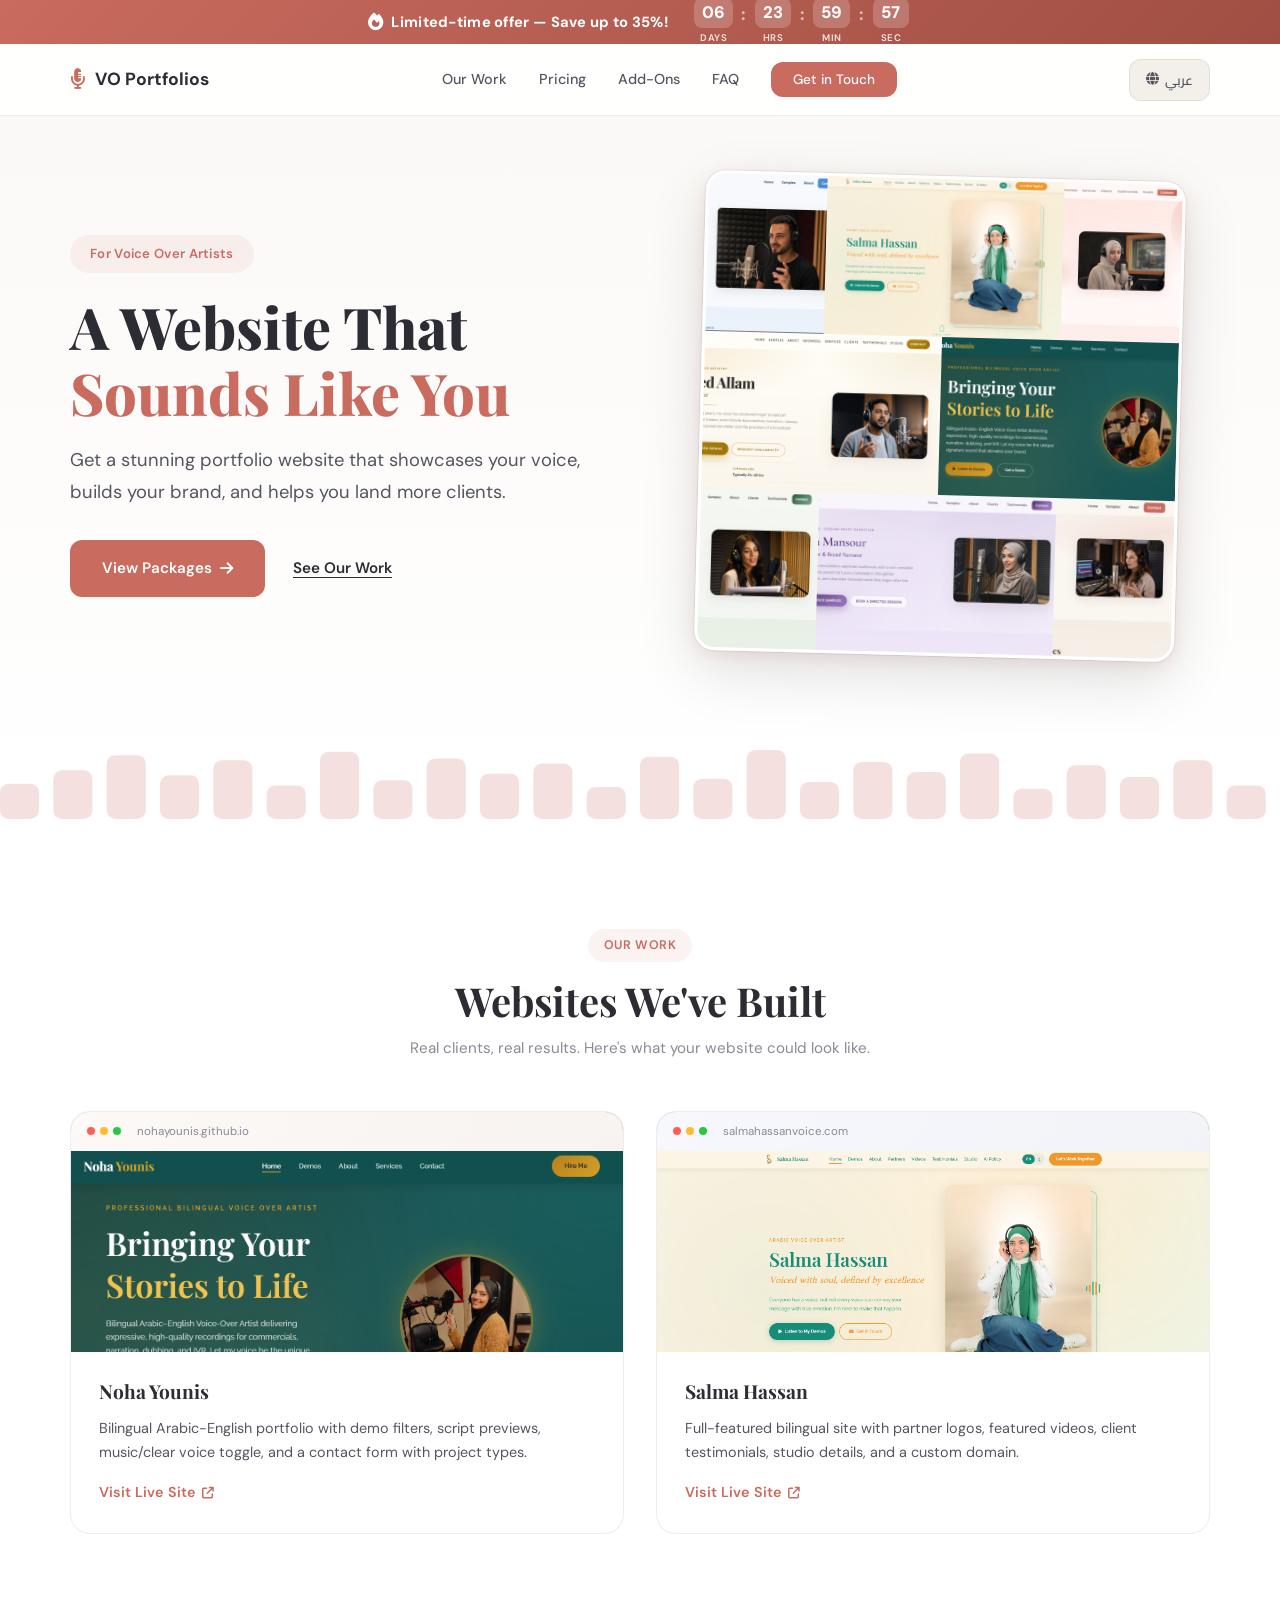
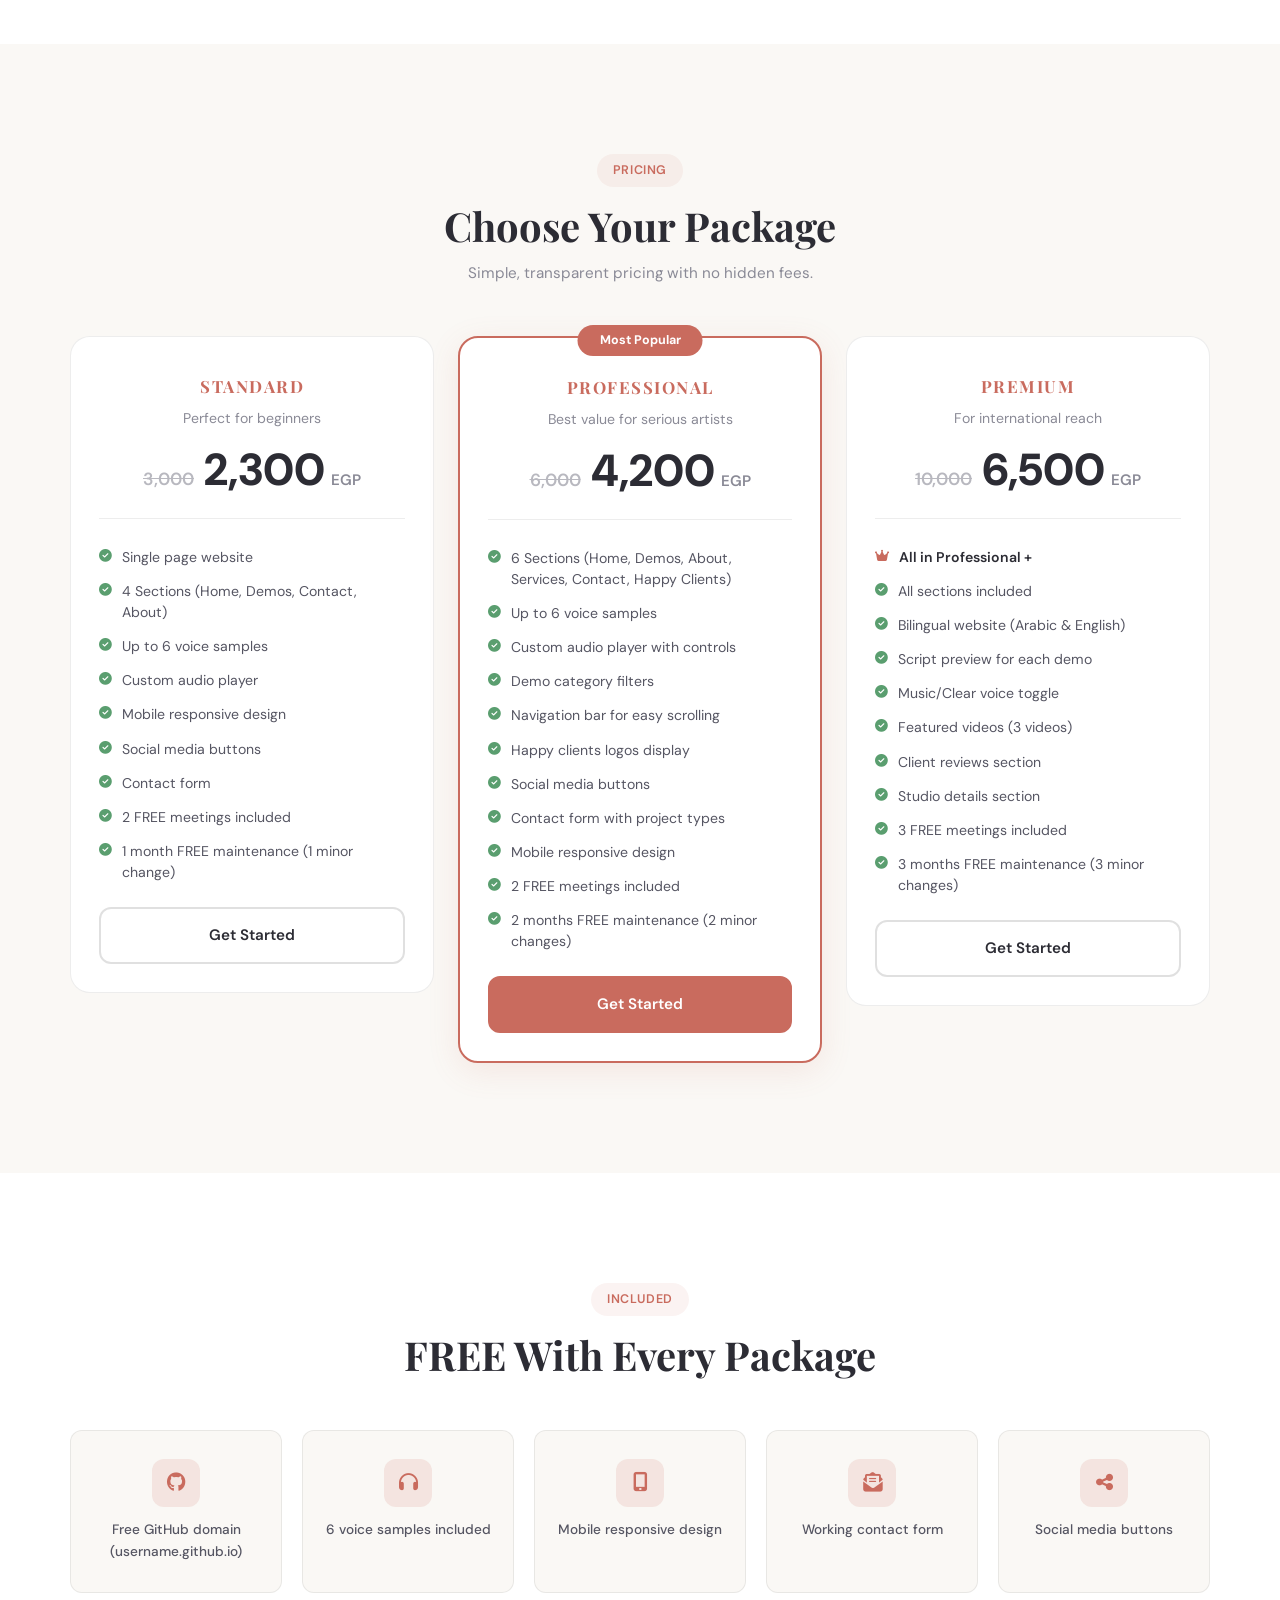
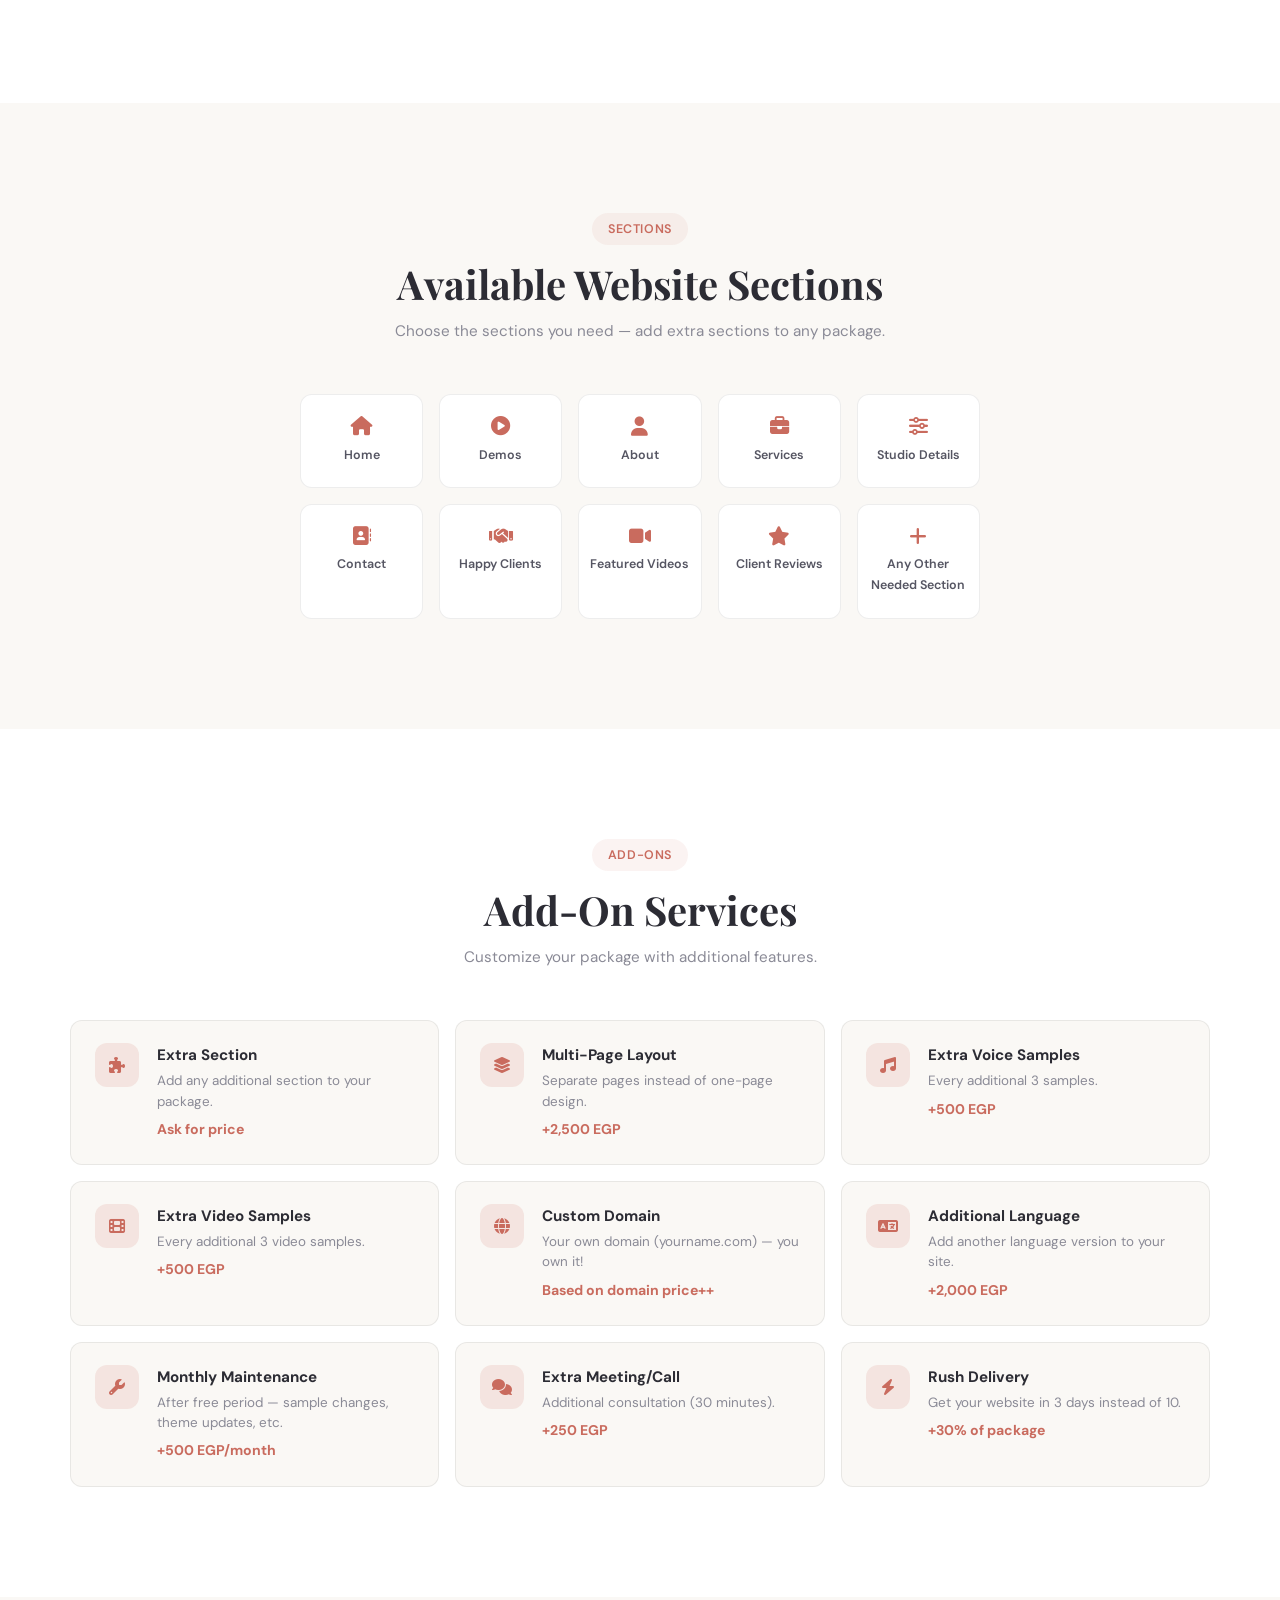
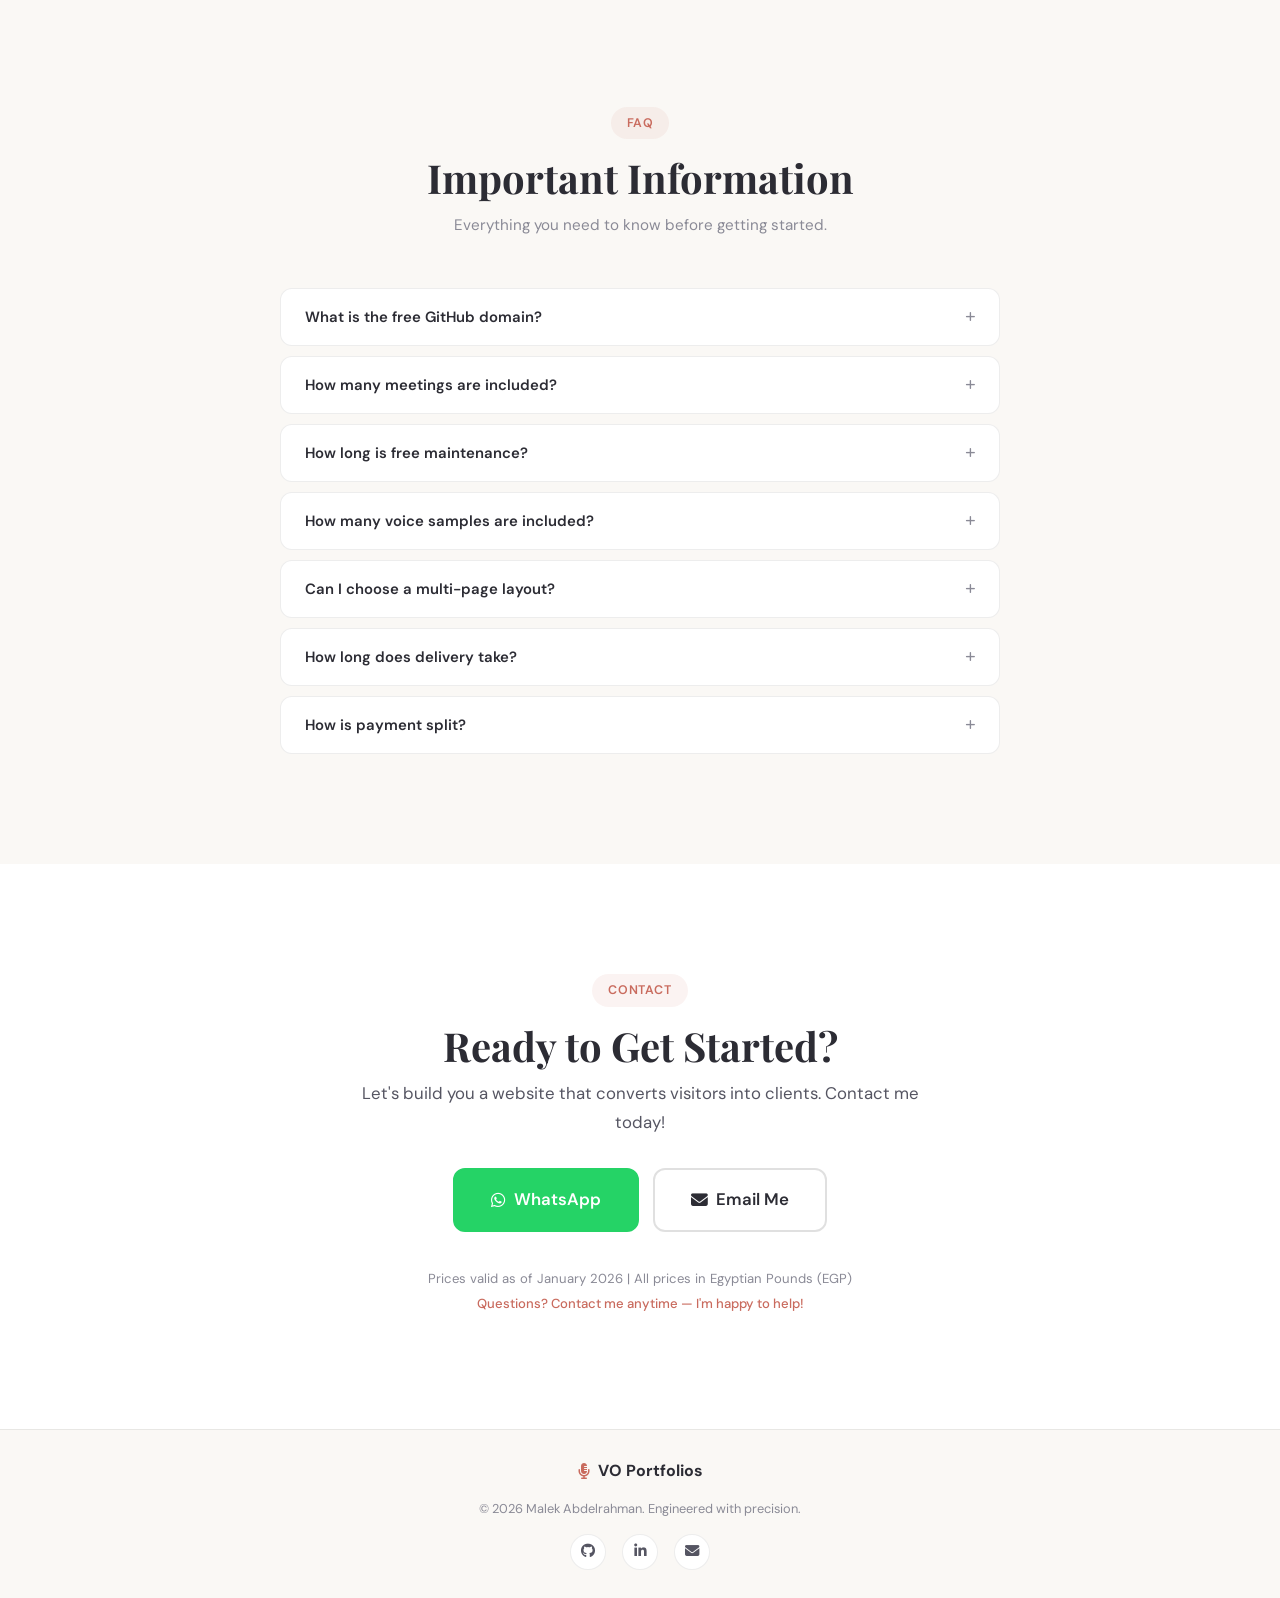
==== commit 73cf16ed: "Add promotional banner with countdown timer and updated pricing details. Introduced a new image for " ====
--- a/index.html
+++ b/index.html
@@ -5,6 +5,10 @@
     <meta name="viewport" content="width=device-width, initial-scale=1.0">
     <title>Voice Over Portfolio Websites — Packages & Pricing</title>
     <meta name="description" content="Professional portfolio websites for voice-over artists. Stunning designs that showcase your voice and help you land more clients.">
+    <link rel="icon" href="favicon.svg" type="image/svg+xml">
+    <link rel="apple-touch-icon" href="favicon.svg">
+    <link rel="manifest" href="site.webmanifest">
+    <meta name="theme-color" content="#c96b5e">
     <link rel="preconnect" href="https://fonts.googleapis.com">
     <link rel="preconnect" href="https://fonts.gstatic.com" crossorigin>
     <link href="https://fonts.googleapis.com/css2?family=Playfair+Display:wght@600;700;800&family=DM+Sans:wght@400;500;600;700&family=Cairo:wght@400;600;700;800&display=swap" rel="stylesheet">
@@ -12,6 +16,25 @@
     <link rel="stylesheet" href="css/styles.css">
 </head>
 <body>
+
+<!-- ============ PROMO BANNER ============ -->
+<div class="promo-banner" id="promoBanner">
+    <div class="container promo-inner">
+        <div class="promo-text">
+            <i class="fas fa-fire"></i>
+            <span data-i18n="promo_text">Limited-time offer — Save up to 35%!</span>
+        </div>
+        <div class="promo-timer" id="promoTimer">
+            <div class="timer-block"><span class="timer-num" id="timerDays">00</span><span class="timer-label" data-i18n="timer_days">Days</span></div>
+            <span class="timer-sep">:</span>
+            <div class="timer-block"><span class="timer-num" id="timerHours">00</span><span class="timer-label" data-i18n="timer_hours">Hrs</span></div>
+            <span class="timer-sep">:</span>
+            <div class="timer-block"><span class="timer-num" id="timerMins">00</span><span class="timer-label" data-i18n="timer_mins">Min</span></div>
+            <span class="timer-sep">:</span>
+            <div class="timer-block"><span class="timer-num" id="timerSecs">00</span><span class="timer-label" data-i18n="timer_secs">Sec</span></div>
+        </div>
+    </div>
+</div>
 
 <!-- ============ NAVBAR ============ -->
 <nav class="navbar" id="navbar">
@@ -32,12 +55,14 @@
                 <i class="fas fa-globe"></i>
                 <span data-i18n="lang_toggle">عربي</span>
             </button>
-            <button class="hamburger" id="hamburger" aria-label="Menu">
+            <button class="hamburger" id="hamburger" type="button" aria-label="Open menu" aria-expanded="false" aria-controls="navLinks">
                 <span></span><span></span><span></span>
             </button>
         </div>
     </div>
 </nav>
+
+<div class="nav-overlay" id="navOverlay" aria-hidden="true"></div>
 
 <!-- ============ HERO ============ -->
 <header class="hero" id="hero">
@@ -58,19 +83,8 @@
             </div>
         </div>
         <div class="hero-visual fade-in">
-            <div class="hero-card">
-                <div class="hero-card-creative" aria-hidden="true">
-                    <div class="hero-mic">
-                        <div class="mic-ring mic-ring--1"></div>
-                        <div class="mic-ring mic-ring--2"></div>
-                        <div class="mic-core"><i class="fas fa-microphone-lines"></i></div>
-                    </div>
-                    <div class="hero-equalizer">
-                        <span class="eq-bar"></span><span class="eq-bar"></span><span class="eq-bar"></span><span class="eq-bar"></span>
-                        <span class="eq-bar"></span><span class="eq-bar"></span><span class="eq-bar"></span><span class="eq-bar"></span>
-                        <span class="eq-bar"></span><span class="eq-bar"></span><span class="eq-bar"></span><span class="eq-bar"></span>
-                    </div>
-                </div>
+            <div class="hero-collage-frame">
+                <img src="assets/sites-collage.jpg" alt="Portfolio websites showcase" class="hero-collage-img">
             </div>
         </div>
     </div>
@@ -177,7 +191,8 @@
                     <span class="pricing-tier" data-i18n="pkg_standard">Standard</span>
                     <p class="pricing-tagline" data-i18n="pkg_standard_desc">Perfect for beginners</p>
                     <div class="pricing-price">
-                        <span class="price-amount">3,000</span>
+                        <span class="price-old">3,000</span>
+                        <span class="price-amount">2,300</span>
                         <span class="price-currency" data-i18n="currency">EGP</span>
                     </div>
                 </div>
@@ -202,7 +217,8 @@
                     <span class="pricing-tier" data-i18n="pkg_professional">Professional</span>
                     <p class="pricing-tagline" data-i18n="pkg_professional_desc">Best value for serious artists</p>
                     <div class="pricing-price">
-                        <span class="price-amount">6,000</span>
+                        <span class="price-old">6,000</span>
+                        <span class="price-amount">4,200</span>
                         <span class="price-currency" data-i18n="currency">EGP</span>
                     </div>
                 </div>
@@ -228,7 +244,8 @@
                     <span class="pricing-tier" data-i18n="pkg_premium">Premium</span>
                     <p class="pricing-tagline" data-i18n="pkg_premium_desc">For international reach</p>
                     <div class="pricing-price">
-                        <span class="price-amount">10,000</span>
+                        <span class="price-old">10,000</span>
+                        <span class="price-amount">6,500</span>
                         <span class="price-currency" data-i18n="currency">EGP</span>
                     </div>
                 </div>
--- a/css/styles.css
+++ b/css/styles.css
@@ -34,11 +34,12 @@
     --transition: .3s ease;
     --container: 1140px;
     --nav-h: 72px;
+    --promo-h: 44px;
 }
 
 /* ---------- Reset ---------- */
 *, *::before, *::after { box-sizing: border-box; margin: 0; padding: 0; }
-html { scroll-behavior: smooth; scroll-padding-top: var(--nav-h); }
+html { scroll-behavior: smooth; scroll-padding-top: calc(var(--nav-h) + var(--promo-h) + 16px); }
 body {
     font-family: var(--font-body);
     color: var(--text);
@@ -47,6 +48,17 @@
     -webkit-font-smoothing: antialiased;
     overflow-x: hidden;
 }
+body.nav-open { overflow: hidden; }
+.nav-overlay {
+    display: none;
+    position: fixed;
+    inset: 0;
+    background: rgba(0, 0, 0, 0.55);
+    backdrop-filter: blur(4px);
+    -webkit-backdrop-filter: blur(4px);
+    z-index: 999;
+}
+.nav-overlay.active { display: block; }
 [dir="rtl"] body { font-family: var(--font-ar); }
 [dir="rtl"] .section-title,
 [dir="rtl"] .hero-title,
@@ -130,11 +142,95 @@
 .btn-lg { padding: 16px 36px; font-size: 1.05rem; }
 
 /* ========================================
+   PROMO BANNER
+   ======================================== */
+.promo-banner {
+    position: fixed;
+    top: 0; left: 0; right: 0;
+    height: var(--promo-h);
+    background: linear-gradient(135deg, #c96b5e 0%, #b55d51 50%, #a04e43 100%);
+    color: #fff;
+    z-index: 1002;
+    display: flex;
+    align-items: center;
+}
+.promo-inner {
+    display: flex;
+    align-items: center;
+    justify-content: center;
+    gap: 24px;
+    flex-wrap: wrap;
+}
+.promo-text {
+    display: flex;
+    align-items: center;
+    gap: 8px;
+    font-weight: 700;
+    font-size: .92rem;
+    letter-spacing: .02em;
+}
+.promo-text i {
+    font-size: 1.1rem;
+    animation: fire-pulse 1.5s ease-in-out infinite;
+}
+@keyframes fire-pulse {
+    0%, 100% { transform: scale(1); opacity: 1; }
+    50% { transform: scale(1.2); opacity: .8; }
+}
+.promo-timer {
+    display: flex;
+    align-items: center;
+    gap: 6px;
+}
+.timer-block {
+    display: flex;
+    flex-direction: column;
+    align-items: center;
+    min-width: 42px;
+}
+.timer-num {
+    background: rgba(255,255,255,.2);
+    backdrop-filter: blur(4px);
+    border-radius: 8px;
+    padding: 4px 8px;
+    font-size: 1.05rem;
+    font-weight: 800;
+    font-variant-numeric: tabular-nums;
+    min-width: 36px;
+    text-align: center;
+    line-height: 1.3;
+}
+.timer-label {
+    font-size: .6rem;
+    font-weight: 600;
+    text-transform: uppercase;
+    letter-spacing: .06em;
+    opacity: .85;
+    margin-top: 2px;
+}
+.timer-sep {
+    font-weight: 800;
+    font-size: 1.1rem;
+    opacity: .6;
+    margin-bottom: 14px;
+}
+
+@media (max-width: 600px) {
+    .promo-inner { gap: 12px; }
+    .promo-text { font-size: .78rem; }
+    .promo-text i { font-size: .9rem; }
+    .timer-num { font-size: .88rem; padding: 3px 6px; min-width: 30px; }
+    .timer-block { min-width: 34px; }
+    .timer-label { font-size: .52rem; }
+    .timer-sep { font-size: .9rem; margin-bottom: 12px; }
+}
+
+/* ========================================
    NAVBAR
    ======================================== */
 .navbar {
     position: fixed;
-    top: 0; left: 0; right: 0;
+    top: var(--promo-h); left: 0; right: 0;
     height: var(--nav-h);
     background: rgba(255,255,255,.9);
     backdrop-filter: blur(16px);
@@ -158,6 +254,11 @@
     font-size: 1.1rem;
     color: var(--text);
 }
+.nav-logo:focus-visible {
+    outline: 2px solid var(--accent);
+    outline-offset: 4px;
+    border-radius: 10px;
+}
 .nav-logo i {
     color: var(--accent);
     font-size: 1.25rem;
@@ -174,6 +275,11 @@
     transition: color var(--transition);
 }
 .nav-links a:hover { color: var(--accent); }
+.nav-links a:focus-visible {
+    outline: 2px solid var(--accent);
+    outline-offset: 4px;
+    border-radius: 10px;
+}
 .nav-cta {
     background: var(--accent) !important;
     color: var(--white) !important;
@@ -203,16 +309,31 @@
 }
 .lang-toggle:hover { border-color: var(--accent); color: var(--accent); }
 .lang-toggle i { font-size: .8rem; }
+.lang-toggle:focus-visible {
+    outline: 2px solid var(--accent);
+    outline-offset: 3px;
+}
 
 .hamburger {
     display: none;
     flex-direction: column;
+    align-items: center;
+    justify-content: center;
     gap: 5px;
-    background: none;
-    border: none;
+    width: 44px;
+    height: 44px;
+    background: var(--sand);
+    border: 1px solid var(--border);
+    border-radius: var(--radius);
     cursor: pointer;
-    padding: 4px;
+    padding: 0;
     z-index: 1001;
+    transition: all var(--transition);
+}
+.hamburger:hover { border-color: var(--accent); }
+.hamburger:focus-visible {
+    outline: 2px solid var(--accent);
+    outline-offset: 3px;
 }
 .hamburger span {
     display: block;
@@ -229,7 +350,7 @@
    HERO
    ======================================== */
 .hero {
-    padding: calc(var(--nav-h) + 60px) 0 0;
+    padding: calc(var(--nav-h) + var(--promo-h) + 60px) 0 0;
     background: linear-gradient(180deg, var(--cream) 0%, var(--white) 100%);
     position: relative;
     overflow: hidden;
@@ -276,6 +397,31 @@
 .hero-visual {
     display: flex;
     justify-content: center;
+}
+.hero-collage-frame {
+    position: relative;
+    max-width: 480px;
+    width: 100%;
+    border-radius: var(--radius-lg);
+    overflow: hidden;
+    box-shadow:
+        0 20px 60px rgba(0,0,0,.12),
+        0 4px 16px rgba(201, 107, 94, .15);
+    border: 3px solid var(--white);
+    outline: 1px solid var(--border);
+    transform: rotate(1.5deg);
+    transition: transform .4s ease, box-shadow .4s ease;
+}
+.hero-collage-frame:hover {
+    transform: rotate(0deg) scale(1.02);
+    box-shadow:
+        0 24px 72px rgba(0,0,0,.16),
+        0 6px 20px rgba(201, 107, 94, .2);
+}
+.hero-collage-img {
+    width: 100%;
+    height: auto;
+    display: block;
 }
 .hero-card {
     background:
@@ -662,12 +808,20 @@
     color: var(--text-light);
     margin-bottom: 18px;
 }
-.pricing-price { display: flex; align-items: baseline; justify-content: center; gap: 6px; }
+.pricing-price { display: flex; align-items: baseline; justify-content: center; gap: 6px; flex-wrap: wrap; }
+.price-old {
+    font-size: 1.1rem;
+    font-weight: 600;
+    color: var(--text-light);
+    text-decoration: line-through;
+    opacity: .6;
+    margin-right: 4px;
+}
 .price-amount {
     font-size: 2.8rem;
     font-weight: 800;
     line-height: 1;
-    color: var(--text);
+    color: var(--primary);
 }
 .price-currency {
     font-size: .95rem;
@@ -977,28 +1131,57 @@
    MOBILE NAV
    ======================================== */
 @media (max-width: 768px) {
+    :root { --nav-h: 60px; }
+
     .nav-links {
         position: fixed;
-        inset: 0;
+        top: 0;
+        right: -100%;
+        width: 280px;
+        height: 100vh;
+        height: 100dvh;
         background: rgba(255,255,255,.98);
-        backdrop-filter: blur(20px);
+        backdrop-filter: blur(16px);
+        -webkit-backdrop-filter: blur(16px);
+        overflow-y: auto;
+        -webkit-overflow-scrolling: touch;
+        overscroll-behavior: contain;
+        border-left: 1px solid var(--border);
         flex-direction: column;
-        align-items: center;
-        justify-content: center;
-        gap: 28px;
-        transform: translateX(100%);
-        transition: transform .4s ease;
-        z-index: 999;
+        align-items: stretch;
+        justify-content: flex-start;
+        gap: 4px;
+        padding: calc(var(--nav-h) + 18px) 18px max(24px, env(safe-area-inset-bottom));
+        transition: right .4s cubic-bezier(0.4, 0, 0.2, 1);
+        z-index: 1000;
     }
-    [dir="rtl"] .nav-links { transform: translateX(-100%); }
-    .nav-links.open { transform: translateX(0) !important; }
+    [dir="rtl"] .nav-links {
+        right: auto;
+        left: -100%;
+        border-left: none;
+        border-right: 1px solid var(--border);
+        transition: left .4s cubic-bezier(0.4, 0, 0.2, 1);
+    }
+    .nav-links.open { right: 0; }
+    [dir="rtl"] .nav-links.open { right: auto; left: 0; }
     .nav-links a {
-        font-size: 1.2rem;
+        font-size: 1rem;
+        font-weight: 600;
         color: var(--text);
+        background: transparent;
+        border: 1px solid transparent;
+        border-radius: var(--radius);
+        padding: 14px 16px;
+        text-align: left;
     }
+    [dir="rtl"] .nav-links a { text-align: right; }
+    .nav-links a:hover { background: var(--sand); border-color: var(--border); }
+    .nav-links a:focus-visible { outline: 2px solid var(--accent); outline-offset: 3px; }
+    .nav-links .nav-cta { text-align: center; }
     .nav-cta {
-        margin-top: 8px;
+        margin-top: 8px !important;
     }
+    .nav-actions { position: relative; z-index: 1001; }
     .hamburger { display: flex; }
 }
 
